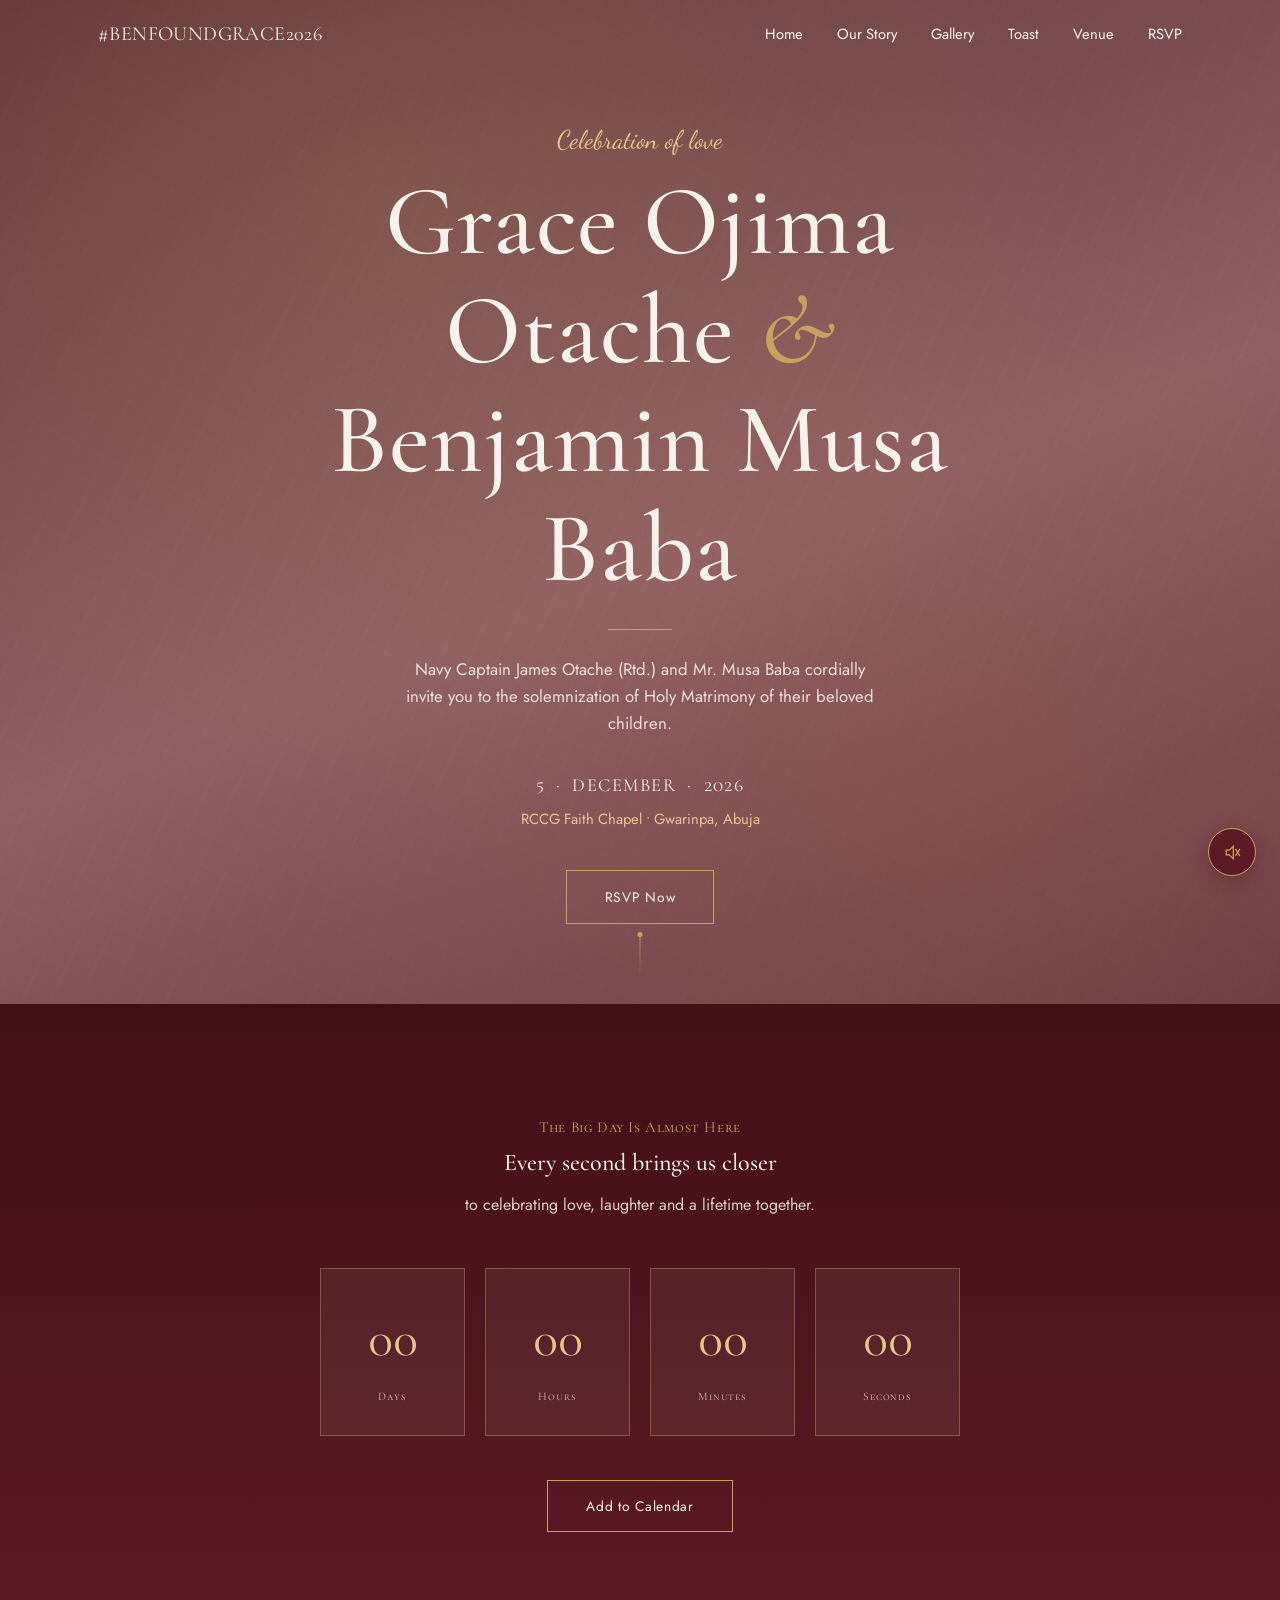
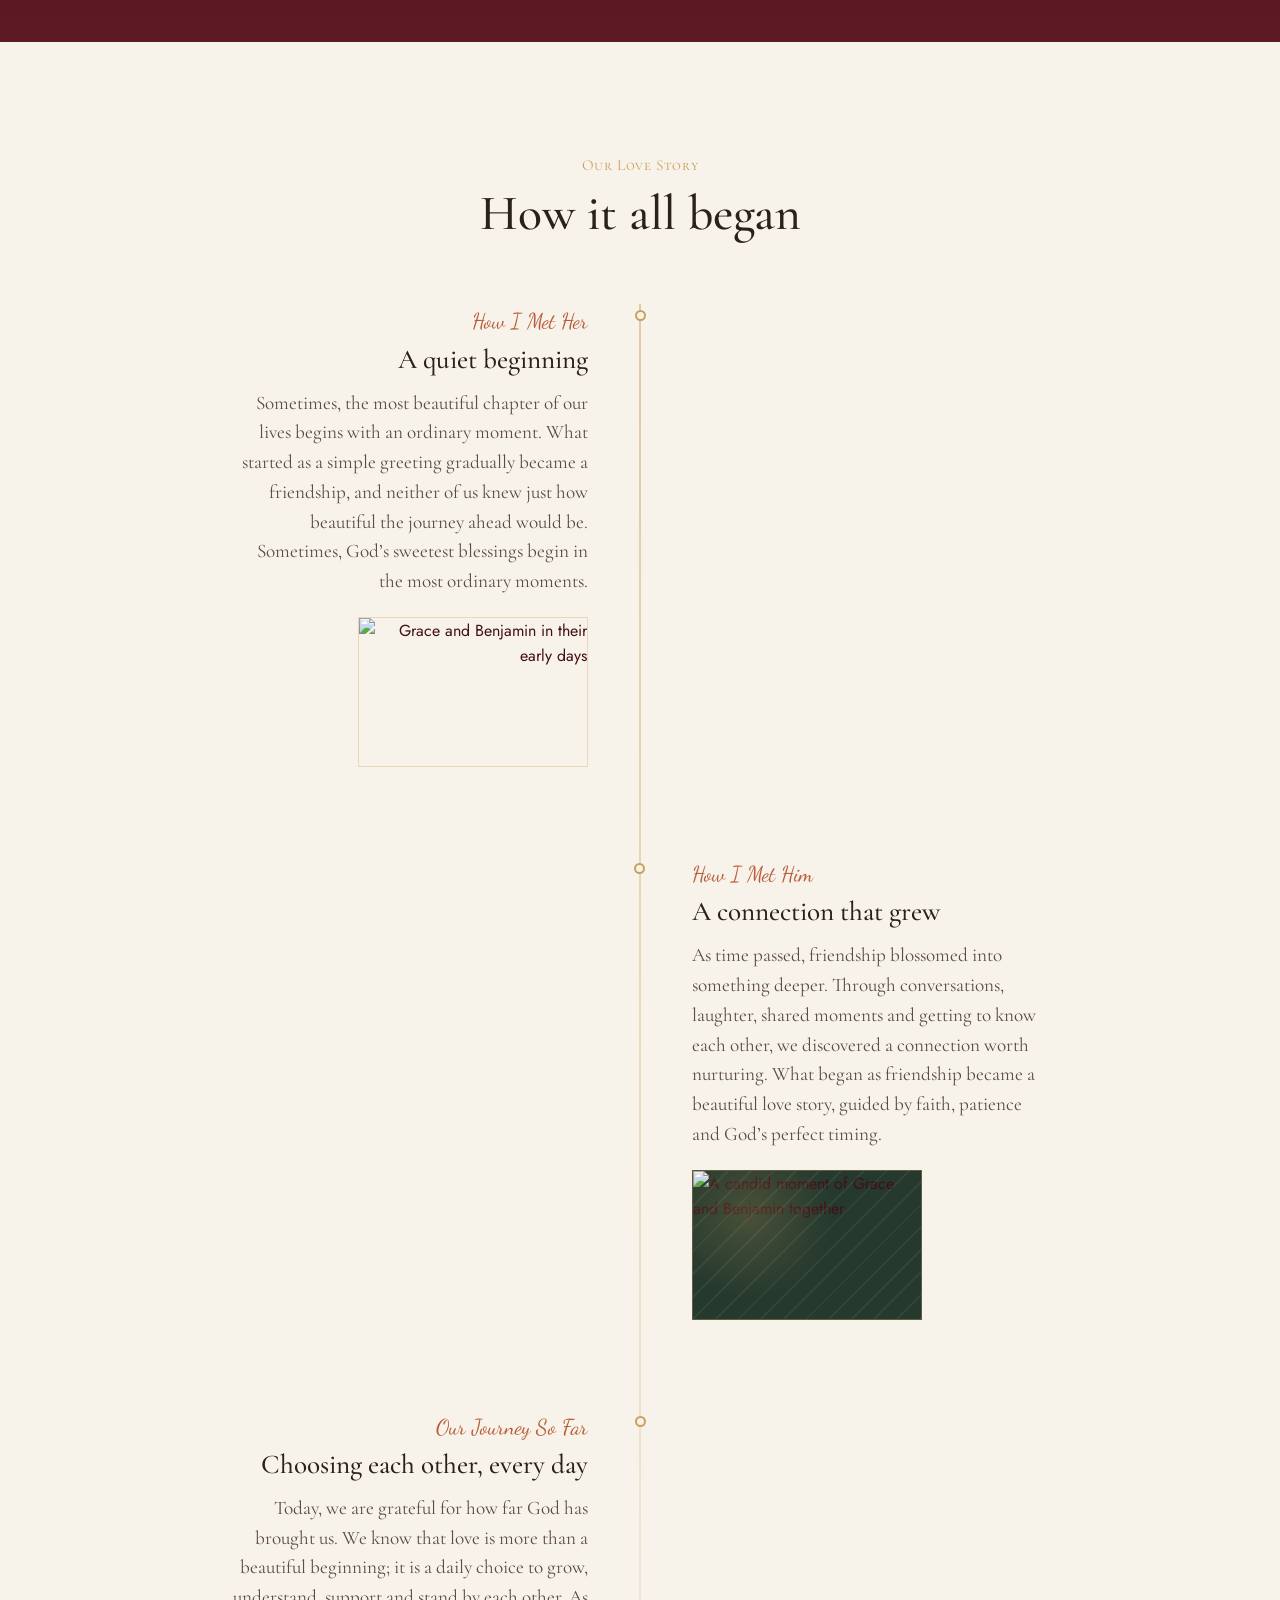
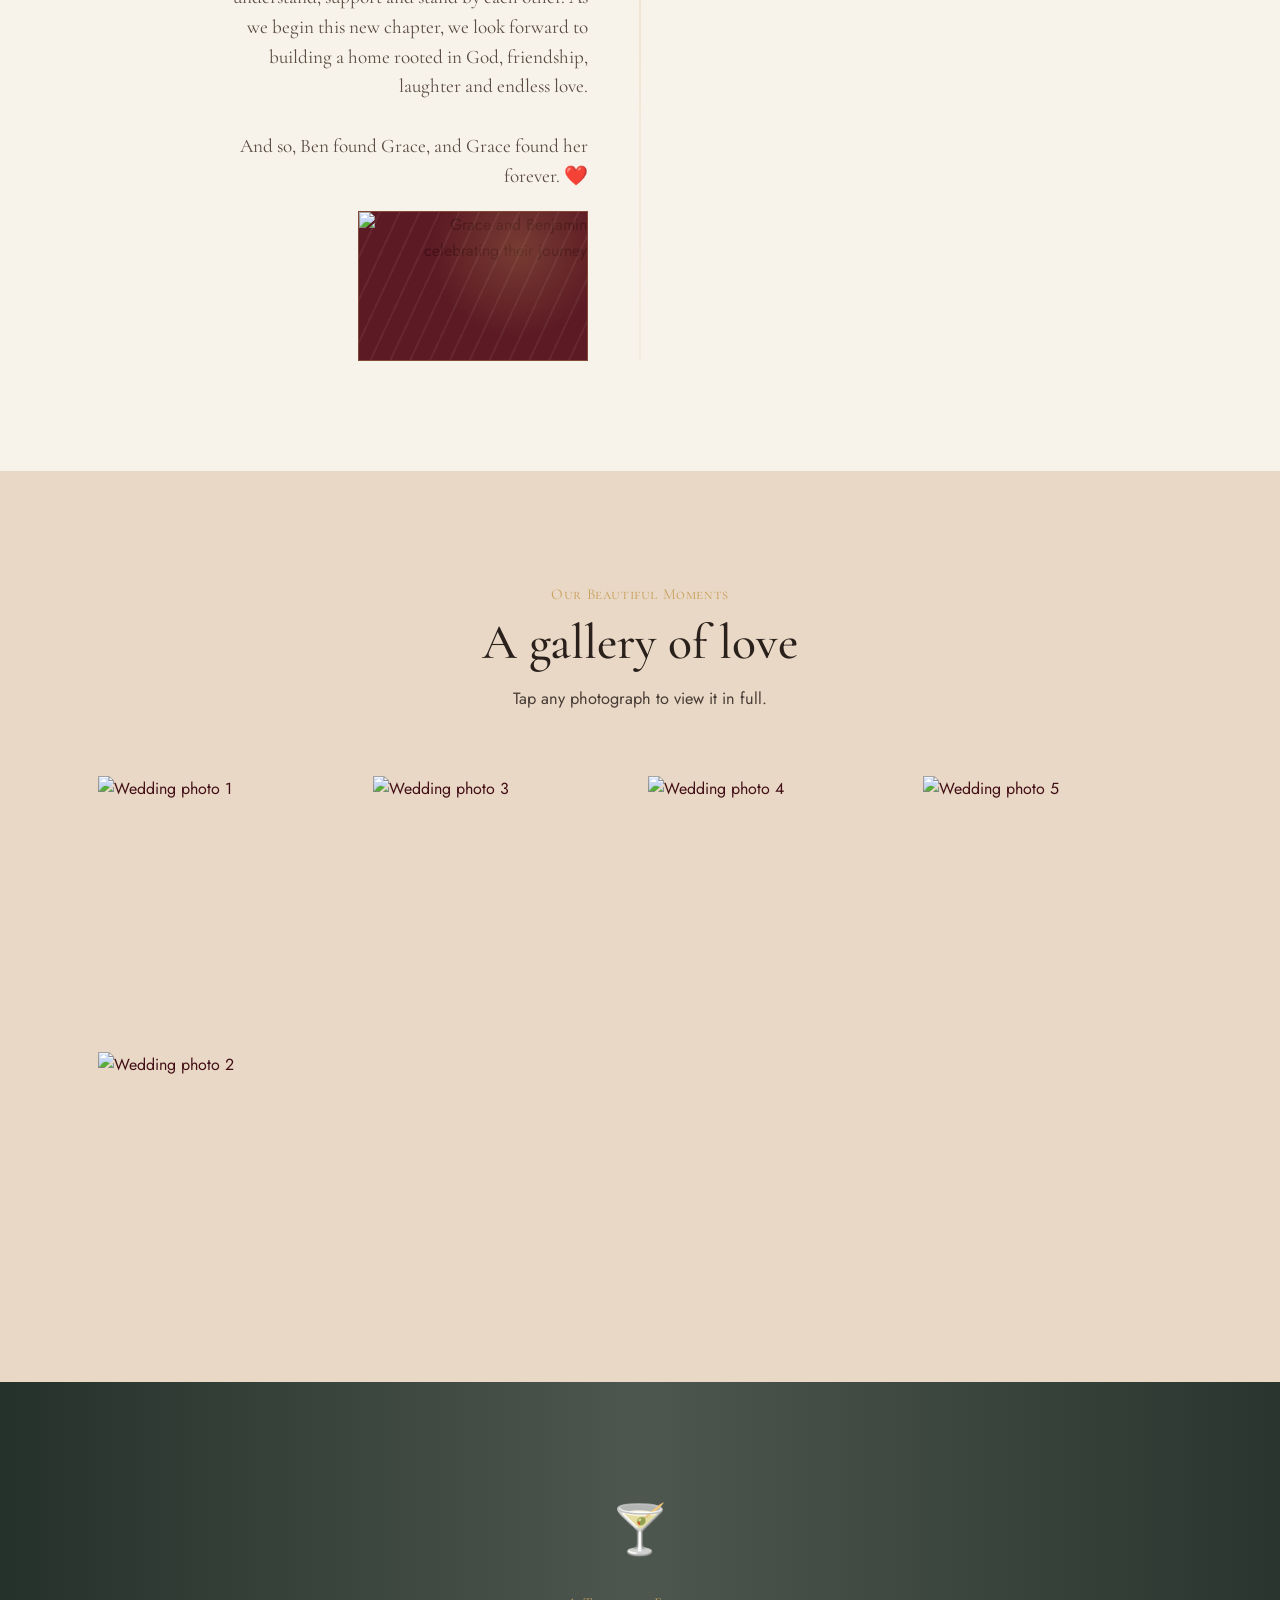
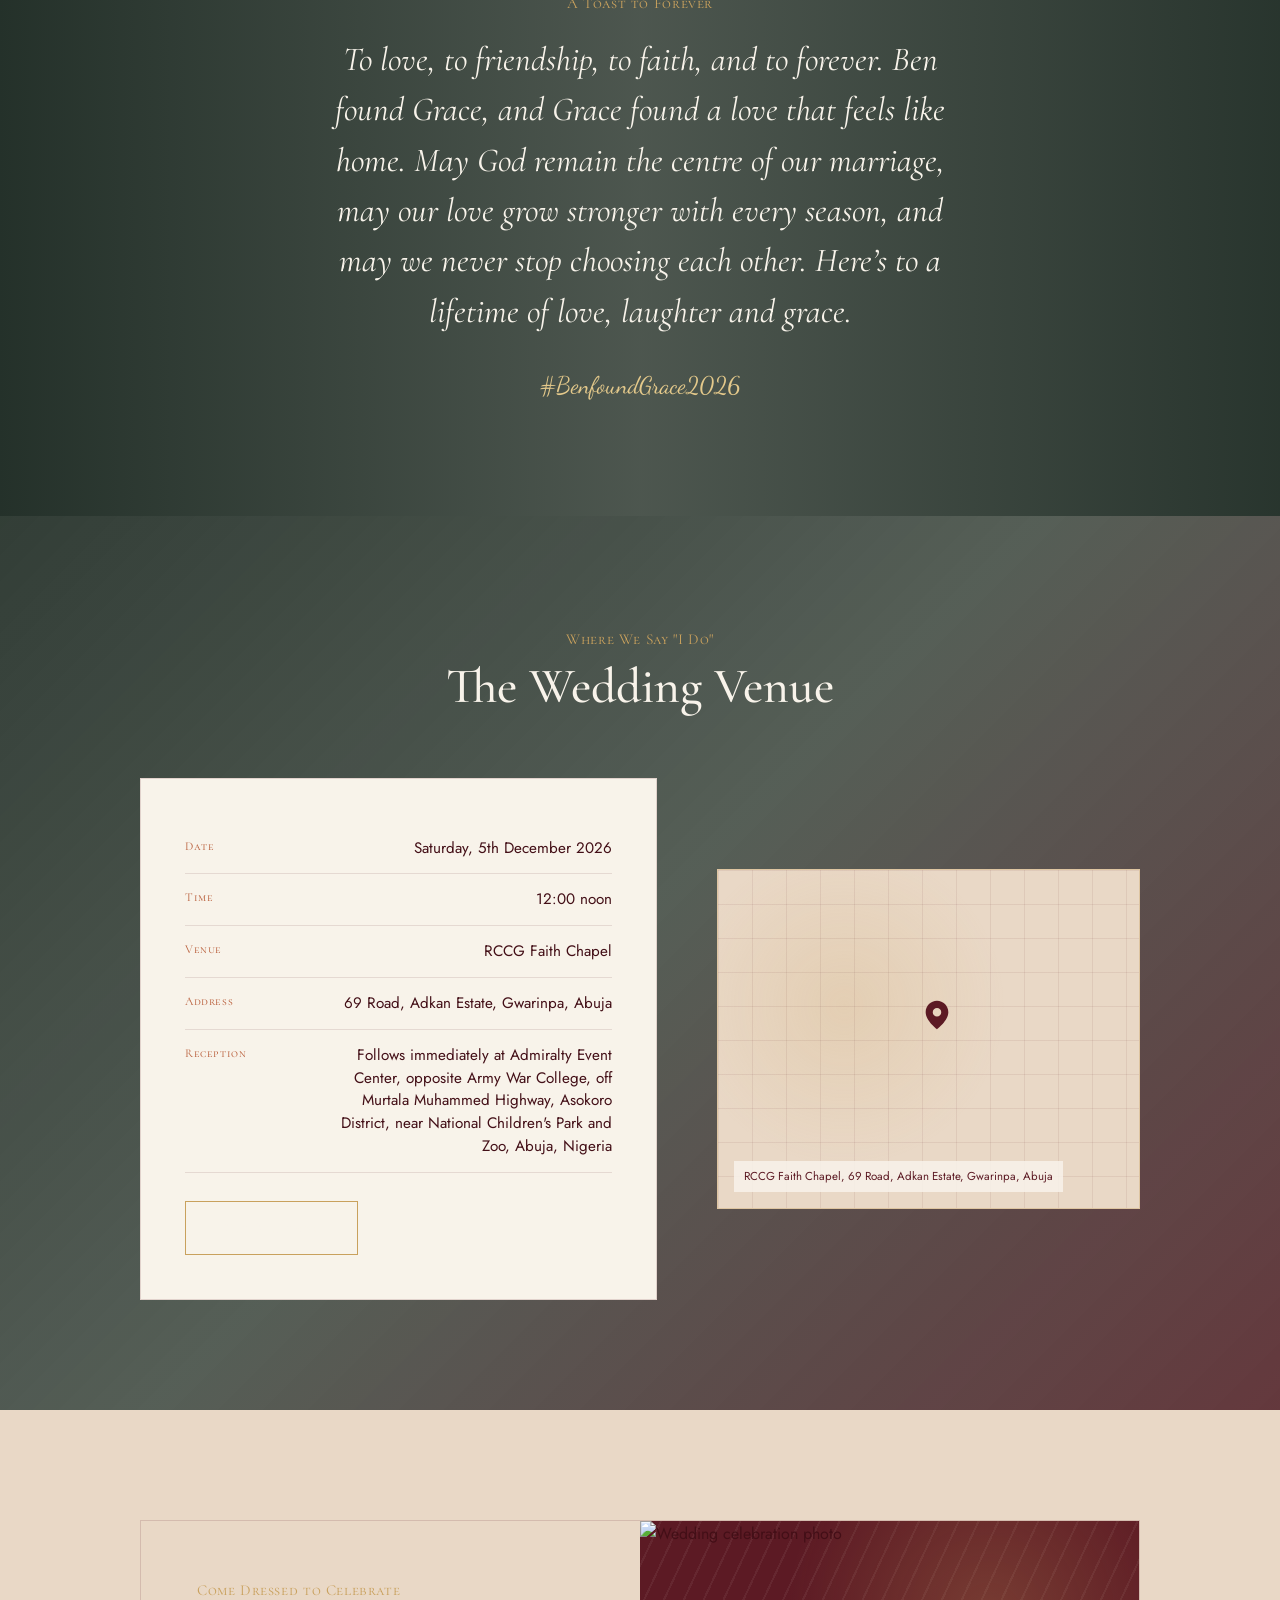
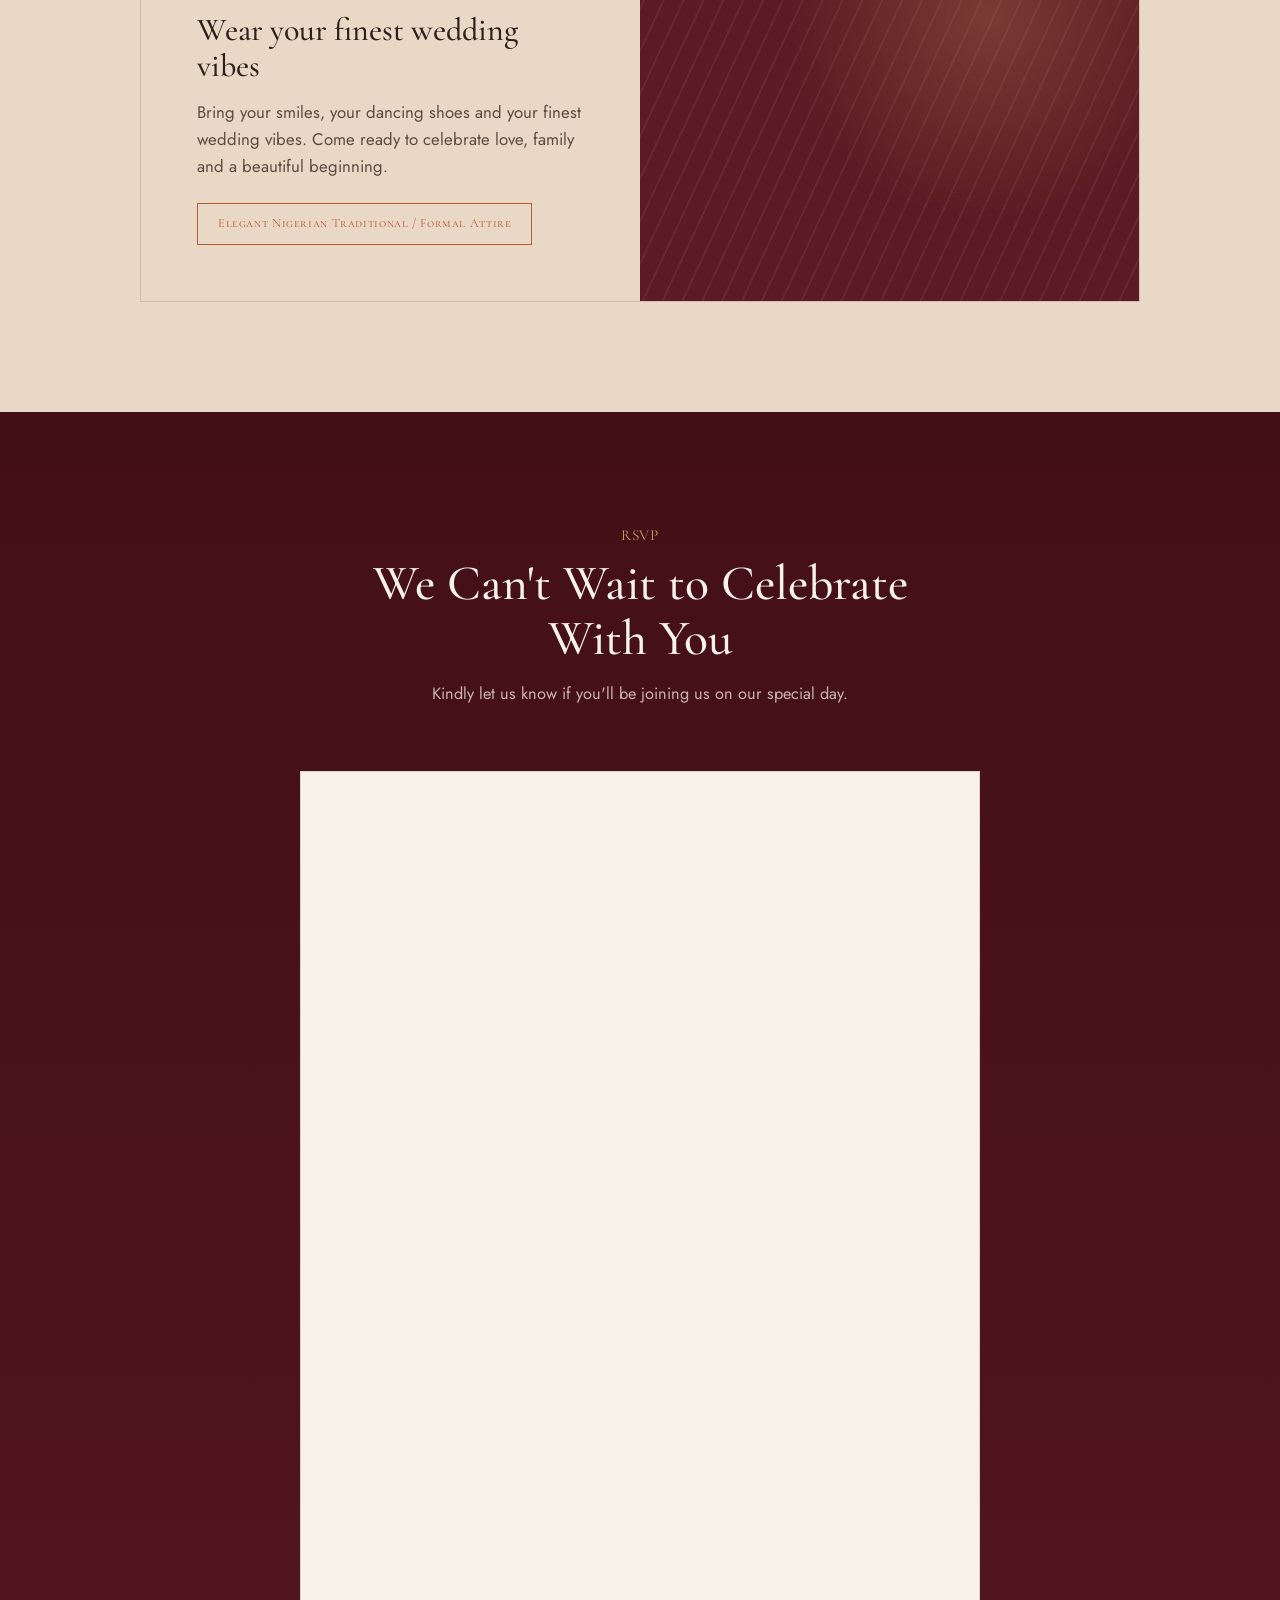
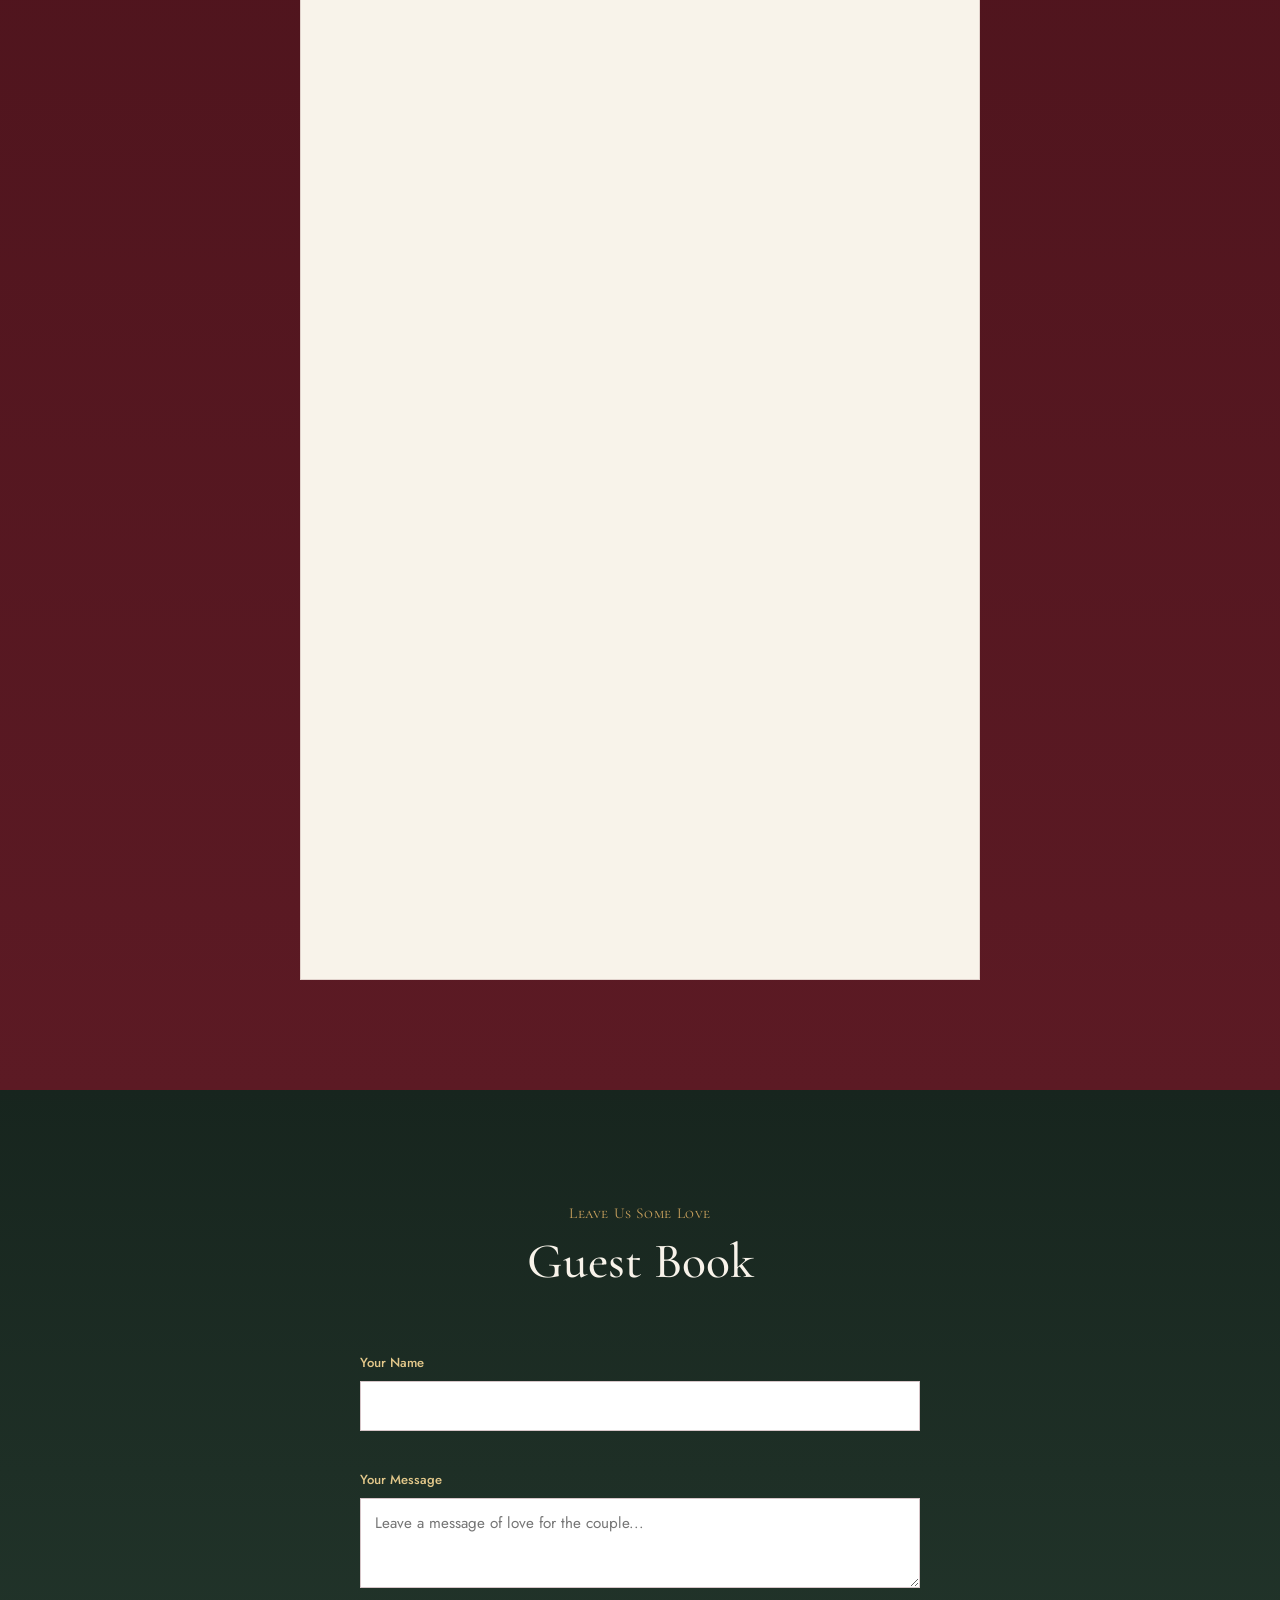
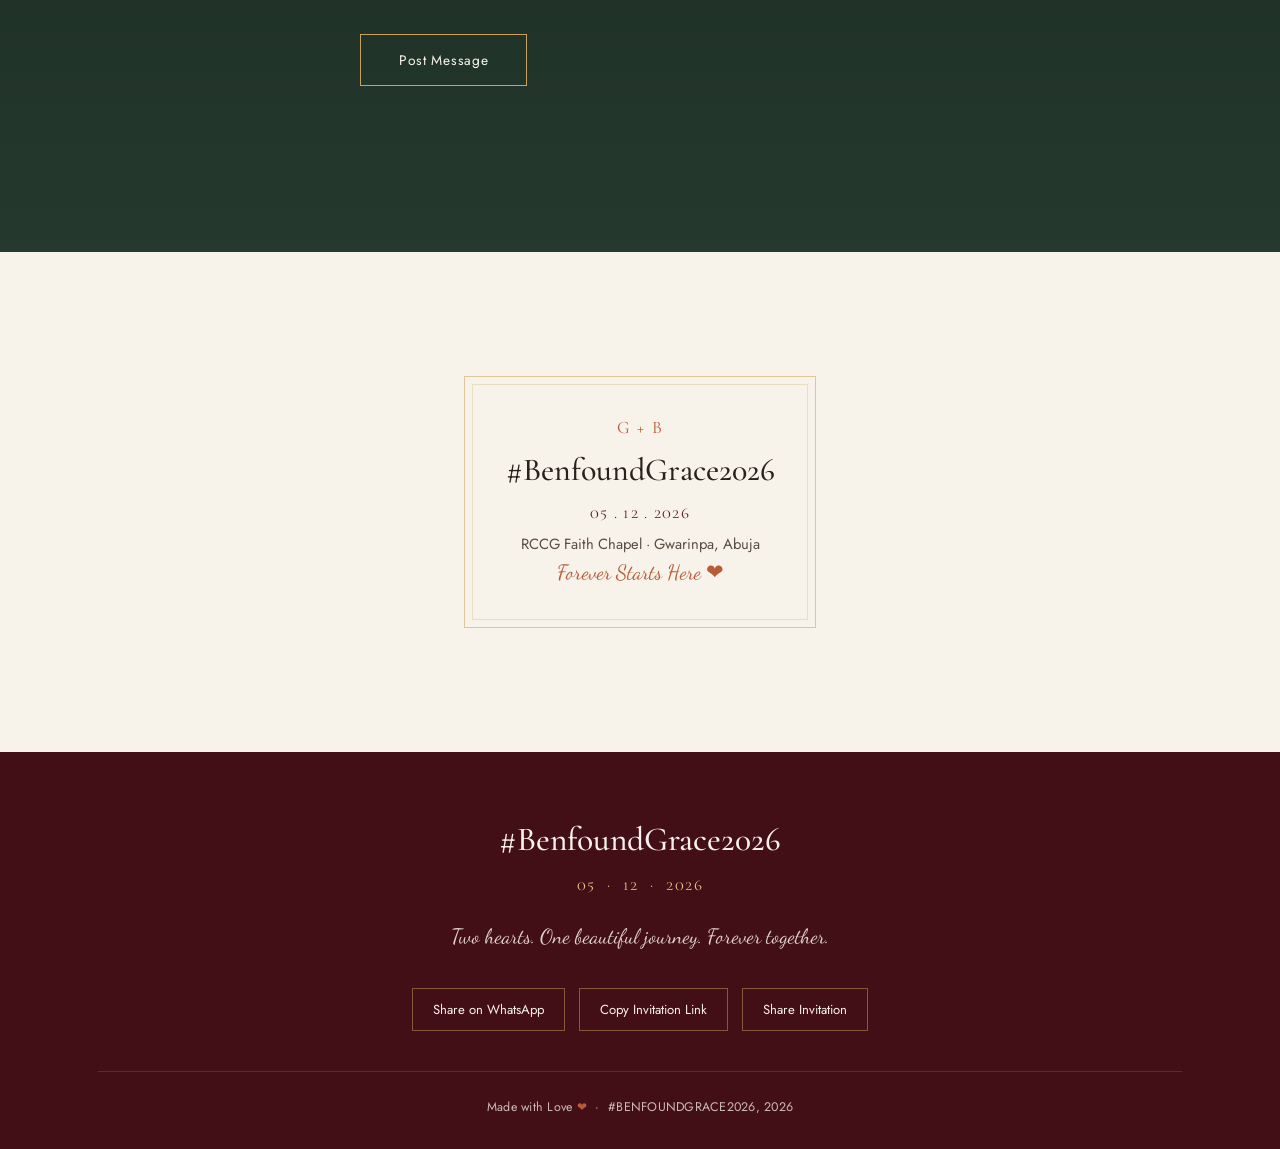
==== index.html @ 52fb4e91 "Add files via upload" ====
<!DOCTYPE html>
<html lang="en">
<head>
<meta charset="UTF-8">
<meta name="viewport" content="width=device-width, initial-scale=1.0">
<title>BenFoundGrace — Wedding Invitation</title>
<meta name="description" content="The families of Navy Captain James Otache (Rtd.) and Mr. Musa Baba invite you to the solemnization of the Holy Matrimony of Grace Ojima Otache and Benjamin Musa Baba on 5th December 2026, Abuja.">
<meta property="og:title" content="Grace Ojima Otache & Benjamin Musa Baba — Wedding Invitation">
<meta property="og:description" content="The families of Navy Captain James Otache (Rtd.) and Mr. Musa Baba invite you to celebrate the solemnization of Holy Matrimony on 5th December 2026 in Abuja.">
<meta property="og:type" content="website">
<link rel="preconnect" href="https://fonts.googleapis.com">
<link rel="preconnect" href="https://fonts.gstatic.com" crossorigin>
<link href="https://fonts.googleapis.com/css2?family=Cormorant+Garamond:ital,wght@0,400;0,500;0,600;1,500&family=Cormorant+SC:wght@500;600&family=Jost:wght@300;400;500;600&family=Dancing+Script:wght@500;600&display=swap" rel="stylesheet">
<link rel="stylesheet" href="styles.css">
</head>
<body>

<!-- ============ NAV ============ -->
<nav class="nav" id="mainNav">
  <div class="wrap">
    <a href="#home" class="nav-mark">#BENFOUNDGRACE2026</a>
    <ul class="nav-links" id="navLinks">
      <li><a href="#home">Home</a></li>
      <li><a href="#story">Our Story</a></li>
      <li><a href="#gallery">Gallery</a></li>
      <li><a href="#toast">Toast</a></li>
      <li><a href="#venue">Venue</a></li>
      <li><a href="#rsvp">RSVP</a></li>
    </ul>
    <button type="button" class="nav-toggle" id="navToggle" aria-label="Open menu" aria-expanded="false">
      <span></span><span></span><span></span>
    </button>
  </div>
</nav>

<!-- ============ HERO ============ -->
<header class="hero" id="home">
  <div class="hero-photo-plate" aria-hidden="true"></div>
  <div id="petals" aria-hidden="true"></div>
  <div class="hero-inner">
    <span class="hero-kicker">Celebration of love</span>
    <h1 class="hero-names">Grace Ojima Otache <span class="hero-amp">&amp;</span> Benjamin Musa Baba</h1>
    <div class="hero-rule"></div>
    <p class="hero-invite">Navy Captain James Otache (Rtd.) and Mr. Musa Baba cordially invite you to the solemnization of Holy Matrimony of their beloved children.</p>
    <p class="hero-date">5 &nbsp;&middot;&nbsp; DECEMBER &nbsp;&middot;&nbsp; 2026</p>
    <p class="hero-venue">RCCG Faith Chapel • Gwarinpa, Abuja</p>
    <div class="hero-cta">
      <a href="#rsvp" class="btn">RSVP Now</a>
    </div>
  </div>
  <div class="scroll-cue" aria-hidden="true"></div>
</header>

<!-- ============ COUNTDOWN ============ -->
<section class="section-burgundy" id="countdown">
  <div class="wrap center reveal">
    <span class="section-kicker">The Big Day Is Almost Here</span>
    <h2 style="margin-top:10px;">Every second brings us closer</h2>
    <p style="max-width:480px; margin:16px auto 50px; opacity:0.85;">to celebrating love, laughter and a lifetime together.</p>
    <div class="countdown-grid" id="countdown-grid">
      <div class="count-card"><div class="count-num" id="cd-days">00</div><div class="count-label">Days</div></div>
      <div class="count-card"><div class="count-num" id="cd-hours">00</div><div class="count-label">Hours</div></div>
      <div class="count-card"><div class="count-num" id="cd-mins">00</div><div class="count-label">Minutes</div></div>
      <div class="count-card"><div class="count-num" id="cd-secs">00</div><div class="count-label">Seconds</div></div>
    </div>
    <div style="margin-top:44px;">
      <button type="button" class="btn" id="addCalendarBtn">Add to Calendar</button>
    </div>
  </div>
</section>

<!-- ============ LOVE STORY ============ -->
<section class="section-ivory" id="story">
  <div class="wrap">
    <div class="section-head reveal">
      <span class="section-kicker">Our Love Story</span>
      <h2>How it all began</h2>
    </div>
    <div class="timeline">
      <div class="tl-item reveal">
        <span class="tl-dot" aria-hidden="true"></span>
        <span class="tl-eyebrow">How I Met Her</span>
        <h3>A quiet beginning</h3>
        <p>Sometimes, the most beautiful chapter of our lives begins with an ordinary moment. What started as a simple greeting gradually became a friendship, and neither of us knew just how beautiful the journey ahead would be. Sometimes, God’s sweetest blessings begin in the most ordinary moments.</p>
        <div class="plate tl-photo"><img src="pic8.jpeg" alt="Grace and Benjamin in their early days"></div>
      </div>
      <div class="tl-item reveal">
        <span class="tl-dot" aria-hidden="true"></span>
        <span class="tl-eyebrow">How I Met Him</span>
        <h3>A connection that grew</h3>
        <p>As time passed, friendship blossomed into something deeper. Through conversations, laughter, shared moments and getting to know each other, we discovered a connection worth nurturing. What began as friendship became a beautiful love story, guided by faith, patience and God’s perfect timing.</p>
        <div class="plate dark tl-photo"><img src="pic6.jpeg" alt="A candid moment of Grace and Benjamin together"></div>
      </div>
      <div class="tl-item reveal">
        <span class="tl-dot" aria-hidden="true"></span>
        <span class="tl-eyebrow">Our Journey So Far</span>
        <h3>Choosing each other, every day</h3>
        <p>Today, we are grateful for how far God has brought us. We know that love is more than a beautiful beginning; it is a daily choice to grow, understand, support and stand by each other. As we begin this new chapter, we look forward to building a home rooted in God, friendship, laughter and endless love.<br><br>And so, Ben found Grace, and Grace found her forever. ❤️</p>
        <div class="plate burg tl-photo"><img src="pic1.jpeg" alt="Grace and Benjamin celebrating their journey"></div>
      </div>
    </div>
  </div>
</section>

<!-- ============ GALLERY ============ -->
<section class="section-nude" id="gallery">
  <div class="wrap">
    <div class="section-head reveal">
      <span class="section-kicker">Our Beautiful Moments</span>
      <h2>A gallery of love</h2>
      <p>Tap any photograph to view it in full.</p>
    </div>
    <div class="masonry reveal" id="masonry"></div>
  </div>
</section>

<!-- Lightbox -->
<div class="lightbox" id="lightbox" role="dialog" aria-modal="true" aria-label="Photo viewer">
  <button class="lightbox-close" id="lbClose" aria-label="Close">&times;</button>
  <button class="lightbox-nav lightbox-prev" id="lbPrev" aria-label="Previous photo">&#8249;</button>
  <button class="lightbox-nav lightbox-next" id="lbNext" aria-label="Next photo">&#8250;</button>
  <div class="lightbox-inner">
    <div class="plate" id="lbPlate"><span id="lbLabel"></span></div>
    <p class="lightbox-caption" id="lbCaption"></p>
  </div>
</div>

<!-- ============ TOAST ============ -->
<section class="section-forest toast-section" id="toast">
  <div class="wrap toast-wrap reveal">
    <span class="toast-glass" aria-hidden="true">&#127864;</span>
    <span class="section-kicker" style="display:block; margin-bottom:20px;">A Toast to Forever</span>
    <p class="toast-text">To love, to friendship, to faith, and to forever. Ben found Grace, and Grace found a love that feels like home. May God remain the centre of our marriage, may our love grow stronger with every season, and may we never stop choosing each other. Here’s to a lifetime of love, laughter and grace.</p>
    <p class="toast-sign">#BenfoundGrace2026</p>
  </div>
</section>

<!-- ============ VENUE ============ -->
<section class="section-ivory venue-section" id="venue">
  <div class="wrap">
    <div class="section-head reveal">
      <span class="section-kicker">Where We Say "I Do"</span>
      <h2>The Wedding Venue</h2>
    </div>
    <div class="venue-grid reveal">
      <div class="venue-card">
        <div class="venue-row"><span class="label">Date</span><span>Saturday, 5th December 2026</span></div>
        <div class="venue-row"><span class="label">Time</span><span>12:00 noon</span></div>
        <div class="venue-row"><span class="label">Venue</span><span>RCCG Faith Chapel</span></div>
        <div class="venue-row"><span class="label">Address</span><span>69 Road, Adkan Estate, Gwarinpa, Abuja</span></div>
        <div class="venue-row"><span class="label">Reception</span><span>Follows immediately at Admiralty Event Center, opposite Army War College, off Murtala Muhammed Highway, Asokoro District, near National Children's Park and Zoo, Abuja, Nigeria</span></div>
        <div style="margin-top:28px;">
          <a href="#" class="btn btn-dark" id="directionsBtn">Get Directions</a>
        </div>
      </div>
      <div class="map-plate">
        <div class="map-pin">
          <svg viewBox="0 0 24 24" fill="currentColor"><path d="M12 2C7.6 2 4 5.6 4 10c0 6 8 12 8 12s8-6 8-12c0-4.4-3.6-8-8-8zm0 11a3 3 0 110-6 3 3 0 010 6z"/></svg>
        </div>
        <div class="map-caption">RCCG Faith Chapel, 69 Road, Adkan Estate, Gwarinpa, Abuja</div>
      </div>
    </div>
  </div>
</section>

<!-- ============ DRESS CODE ============ -->
<section class="section-nude">
  <div class="wrap">
    <div class="dress-band reveal">
      <div class="dress-copy">
        <span class="section-kicker">Come Dressed to Celebrate</span>
        <h2 style="margin-top:10px; font-size:2rem;">Wear your finest wedding vibes</h2>
        <p class="body">Bring your smiles, your dancing shoes and your finest wedding vibes. Come ready to celebrate love, family and a beautiful beginning.</p>
        <span class="dress-code">Elegant Nigerian Traditional / Formal Attire</span>
      </div>
      <div class="plate burg dress-plate"><img src="pic2.jpeg" alt="Wedding celebration photo"></div>
    </div>
  </div>
</section>

<!-- ============ RSVP ============ -->
<section class="section-burgundy" id="rsvp">
  <div class="wrap">
    <div class="section-head reveal">
      <span class="section-kicker">RSVP</span>
      <h2 style="color:var(--ivory);">We Can't Wait to Celebrate With You</h2>
      <p style="color:rgba(248,243,234,0.85);">Kindly let us know if you'll be joining us on our special day.</p>
    </div>

    <div class="rsvp-shell reveal">
      <iframe
        class="google-form-embed"
        src="https://docs.google.com/forms/d/e/1FAIpQLSfQh04A01ubMJA6cvuCkzX7UISnMD9-NiJLCSxULCavW8FR8w/viewform?embedded=true"
        title="Wedding RSVP Google Form"
        loading="lazy"
        referrerpolicy="no-referrer-when-downgrade"
        height="1807">
        Loading…
      </iframe>
    </div>
  </div>
</section>

<!-- ============ GUEST BOOK ============ -->
<section class="section-forest">
  <div class="wrap">
    <div class="section-head reveal">
      <span class="section-kicker">Leave Us Some Love</span>
      <h2 style="color:var(--ivory);">Guest Book</h2>
    </div>

    <form class="gb-form reveal" id="gbForm">
      <div class="gb-grid">
        <div class="form-row">
          <label for="gb-name" style="color:var(--gold-light);">Your Name</label>
          <input type="text" id="gb-name" required>
        </div>
        <div class="form-row">
          <label for="gb-msg" style="color:var(--gold-light);">Your Message</label>
          <textarea id="gb-msg" required placeholder="Leave a message of love for the couple..."></textarea>
        </div>
        <button type="submit" class="btn" style="justify-self:start;">Post Message</button>
      </div>
    </form>

    <div class="gb-cards reveal" id="gbCards"></div>
  </div>
</section>

<!-- ============ DETAILS CARD ============ -->
<section class="section-ivory">
  <div class="wrap details-card-wrap reveal">
    <div class="details-card woven-frame">
      <span class="initials">G + B</span>
      <h3>#BenfoundGrace2026</h3>
      <p class="dc-date">05 . 12 . 2026</p>
      <p class="dc-venue">RCCG Faith Chapel &middot; Gwarinpa, Abuja</p>
      <span class="dc-tag">Forever Starts Here &#10084;</span>
    </div>
  </div>
</section>

<!-- ============ FOOTER ============ -->
<footer class="footer" id="footer">
  <div class="wrap">
    <h2>#BenfoundGrace2026</h2>
    <p class="fdate">05 &nbsp;&middot;&nbsp; 12 &nbsp;&middot;&nbsp; 2026</p>
    <span class="ftag">Two hearts. One beautiful journey. Forever together.</span>

    <div class="footer-share">
      <button type="button" class="share-btn" id="whatsappShare">Share on WhatsApp</button>
      <button type="button" class="share-btn" id="copyLink">Copy Invitation Link</button>
      <button type="button" class="share-btn" id="genericShare">Share Invitation</button>
    </div>

    <div class="footer-bottom">
      Made with Love <span class="heart">&#10084;</span> &nbsp;&middot;&nbsp; #BENFOUNDGRACE2026, 2026
    </div>
  </div>
</footer>

<button type="button" class="sound-toggle muted" id="soundToggle" aria-label="Play background music">
  <svg viewBox="0 0 24 24" fill="none" stroke="currentColor" stroke-width="1.6" id="soundIcon">
    <path d="M4 9v6h4l5 5V4L8 9H4z"/>
    <path id="soundWaveOn" d="M16.5 8.5a5 5 0 010 7M19 6a8.5 8.5 0 010 12" style="display:none"/>
    <line id="soundMuteLine" x1="16" y1="8" x2="21" y2="16" stroke-linecap="round"/>
    <line id="soundMuteLine2" x1="21" y1="8" x2="16" y2="16" stroke-linecap="round"/>
  </svg>
</button>

<div class="toast-msg" id="toastMsg"></div>

<audio id="bgAudio" loop preload="none">
  <!-- Add romantic background music source here, e.g. <source src="music.mp3" type="audio/mpeg"> -->
</audio>

<script src="script.js"></script>
</body>
</html>
---- styles.css ----
/* ============ TOKENS ============ */
:root{
  --burgundy: #5C1A24;
  --burgundy-deep: #430F17;
  --gold: #C9A15D;
  --gold-light: #E4C98B;
  --ivory: #F8F3EA;
  --terracotta: #B85C38;
  --forest: #25392E;
  --forest-deep: #17251E;
  --nude: #E9D8C6;
  --ink: #2A211C;
  --line: rgba(201,161,93,0.35);
  --serif: 'Cormorant Garamond', Georgia, serif;
  --serif-sc: 'Cormorant SC', serif;
  --sans: 'Jost', -apple-system, sans-serif;
  --script: 'Dancing Script', cursive;
  --container: 1140px;
  --ease: cubic-bezier(.22,.68,.35,1);
}

*,*::before,*::after{box-sizing:border-box;}
html{scroll-behavior:smooth;}
@media (prefers-reduced-motion: reduce){
  html{scroll-behavior:auto;}
  *,*::before,*::after{animation-duration:0.001ms !important; animation-iteration-count:1 !important; transition-duration:0.001ms !important;}
}
body{
  margin:0;
  font-family:var(--sans);
  color:var(--ink);
  background:var(--ivory);
  -webkit-font-smoothing:antialiased;
  line-height:1.6;
  overflow-x:hidden;
}
h1,h2,h3,h4{
  font-family:var(--serif);
  font-weight:500;
  margin:0;
  line-height:1.1;
}
p{margin:0;}
a{color:inherit; text-decoration:none;}
img{max-width:100%; display:block;}
button{font-family:inherit; cursor:pointer;}
.wrap{max-width:var(--container); margin:0 auto; padding:0 28px;}
:focus-visible{outline:2px solid var(--gold); outline-offset:3px;}

.script{font-family:var(--script); font-weight:600;}
.section-kicker{
  font-family:var(--serif-sc);
  font-size:0.95rem;
  letter-spacing:0.04em;
  color:var(--gold);
}

/* woven frame motif — thin double gold rule referencing aso-oke edge weaving */
.woven-frame{position:relative;}
.woven-frame::before{
  content:"";
  position:absolute; inset:14px;
  border:1px solid rgba(201,161,93,0.55);
  pointer-events:none;
}
.woven-frame::after{
  content:"";
  position:absolute; inset:22px;
  border:1px solid rgba(201,161,93,0.28);
  pointer-events:none;
}

/* reveal on scroll — single quiet treatment, not per-card */
.reveal{opacity:0; transform:translateY(18px); transition:opacity 0.9s var(--ease), transform 0.9s var(--ease);} 
.reveal.is-visible{opacity:1; transform:translateY(0);} 

/* ============ NAV ============ */
.nav{
  position:fixed; top:0; left:0; right:0; z-index:1000;
  padding:18px 0;
  transition:background 0.4s var(--ease), padding 0.4s var(--ease), box-shadow .4s var(--ease);
}
.nav.scrolled{
  background:rgba(248,243,234,0.94);
  backdrop-filter:blur(10px);
  padding:11px 0;
  box-shadow:0 1px 0 var(--line);
}
.nav .wrap{display:flex; align-items:center; justify-content:space-between;}
.nav-mark{
  display:flex; align-items:center; gap:8px;
  font-family:var(--serif); font-size:1.25rem; letter-spacing:0.02em;
  color:var(--ivory);
  transition:color .4s var(--ease);
}
.nav.scrolled .nav-mark{color:var(--burgundy);}
.nav-links{display:flex; gap:34px; list-style:none; margin:0; padding:0;}
.nav-links a{
  font-size:0.92rem; color:var(--ivory); position:relative; padding-bottom:4px;
  transition:color .4s var(--ease);
}
.nav.scrolled .nav-links a{color:var(--burgundy);}
.nav-links a::after{
  content:""; position:absolute; left:0; bottom:0; width:0; height:1px; background:var(--gold);
  transition:width .35s var(--ease);
}
.nav-links a:hover::after{width:100%;}
.nav-toggle{display:none; background:none; border:0; width:30px; height:22px; position:relative;}
.nav-toggle span{
  position:absolute; left:0; right:0; height:1.5px; background:var(--ivory);
  transition:all .35s var(--ease);
}
.nav.scrolled .nav-toggle span{background:var(--burgundy);}
.nav-toggle span:nth-child(1){top:0;}
.nav-toggle span:nth-child(2){top:10px;}
.nav-toggle span:nth-child(3){top:20px;}
.nav-toggle.open span:nth-child(1){transform:translateY(10px) rotate(45deg);} 
.nav-toggle.open span:nth-child(2){opacity:0;}
.nav-toggle.open span:nth-child(3){transform:translateY(-10px) rotate(-45deg);} 

@media (max-width:840px){
  .nav-links{
    position:fixed; top:0; right:0; height:100vh; width:min(78vw,320px);
    background:var(--burgundy); flex-direction:column; justify-content:center; align-items:flex-start;
    padding:40px; gap:26px;
    transform:translateX(100%); transition:transform .5s var(--ease);
    box-shadow:-10px 0 40px rgba(0,0,0,0.25);
  }
  .nav-links.open{transform:translateX(0);}
  .nav-links a{color:var(--ivory); font-family:var(--serif); font-size:1.3rem;}
  .nav-toggle{display:block; z-index:1001;}
  .nav-toggle.open span,
  .nav.scrolled .nav-toggle.open span{background:var(--ivory);}
}

/* ============ HERO ============ */
.hero{
  position:relative; min-height:100svh; display:flex; align-items:center; justify-content:center;
  background:
    radial-gradient(ellipse at 30% 20%, rgba(201,161,93,0.18), transparent 55%),
    radial-gradient(ellipse at 75% 80%, rgba(184,92,56,0.16), transparent 50%),
    linear-gradient(160deg, rgba(67,15,23,0.84) 0%, rgba(92,26,36,0.68) 55%, rgba(74,20,32,0.82) 100%),
    url("pic4.jpeg") center 58% / cover no-repeat;
  overflow:hidden;
  color:var(--ivory);
  text-align:center;
  padding:120px 20px 80px;
}
.hero-photo-plate{
  position:absolute; inset:0; z-index:0; opacity:0.28; mix-blend-mode:overlay;
  background-image:
    repeating-linear-gradient(115deg, rgba(255,255,255,0.05) 0 2px, transparent 2px 26px),
    repeating-linear-gradient(25deg, rgba(255,255,255,0.04) 0 2px, transparent 2px 30px);
}
#petals{position:absolute; inset:0; pointer-events:none; z-index:1;}
.petal{
  position:absolute; top:-5%; border-radius:60% 0;
  background:var(--gold-light); opacity:0.55;
  animation:fall linear infinite;
}
@keyframes fall{
  to{transform:translateY(115vh) rotate(300deg); opacity:0;}
}
.hero-inner{position:relative; z-index:2; max-width:720px;}
.hero-kicker{
  font-family:var(--script); font-size:1.6rem; color:var(--gold-light); margin-bottom:6px; display:block;
  opacity:0; animation:riseIn 1s var(--ease) 0.15s forwards;
}
.hero-names{
  font-size:clamp(3rem, 9vw, 6.2rem);
  letter-spacing:0.01em;
  font-weight:500;
  opacity:0; animation:riseIn 1.1s var(--ease) 0.35s forwards;
}
.hero-amp{color:var(--gold); font-style:italic;}
.hero-rule{
  width:64px; height:1px; background:var(--gold); margin:26px auto;
  opacity:0; animation:riseIn 1s var(--ease) 0.55s forwards;
}
.hero-invite{
  font-size:1.05rem; max-width:480px; margin:0 auto 34px; color:rgba(248,243,234,0.88);
  opacity:0; animation:riseIn 1s var(--ease) 0.7s forwards;
}
.hero-date{
  font-family:var(--serif-sc); font-size:1.15rem; letter-spacing:0.08em; color:var(--ivory); margin-bottom:8px;
  opacity:0; animation:riseIn 1s var(--ease) 0.85s forwards;
}
.hero-venue{
  font-size:0.92rem; color:var(--gold-light); margin-bottom:38px;
  opacity:0; animation:riseIn 1s var(--ease) 1s forwards;
}
@keyframes riseIn{from{opacity:0; transform:translateY(14px);} to{opacity:1; transform:translateY(0);}}

.btn{
  display:inline-flex; align-items:center; gap:10px;
  padding:15px 38px; font-size:0.86rem; letter-spacing:0.05em;
  border:1px solid var(--gold); color:var(--ivory); background:transparent;
  position:relative; overflow:hidden; transition:color .45s var(--ease);
}
.btn::before{
  content:""; position:absolute; inset:0; background:var(--gold);
  transform:scaleX(0); transform-origin:left; transition:transform .45s var(--ease); z-index:-1;
}
.btn:hover::before{transform:scaleX(1);}
.btn:hover{color:var(--burgundy-deep);}
.btn-dark:hover{color:var(--ivory);}
.btn-dark::before{background:var(--burgundy);}
.btn-solid{background:var(--gold); color:var(--burgundy-deep); border-color:var(--gold);}
.btn-solid::before{background:var(--burgundy-deep);}
.btn-solid:hover{color:var(--ivory);}
.hero-cta{
  opacity:0; animation:riseIn 1s var(--ease) 1.15s forwards;
}

.scroll-cue{
  position:absolute; bottom:28px; left:50%; transform:translateX(-50%); z-index:2;
  width:1px; height:44px; background:linear-gradient(var(--gold), transparent);
}
.scroll-cue::after{
  content:""; position:absolute; top:0; left:-2px; width:5px; height:5px; border-radius:50%;
  background:var(--gold); animation:cueMove 2.4s ease-in-out infinite;
}
@keyframes cueMove{0%{top:0; opacity:1;} 90%{opacity:0;} 100%{top:38px; opacity:0;}}

/* ============ SOUND TOGGLE ============ */
.sound-toggle{
  position:fixed; bottom:24px; right:24px; z-index:900;
  width:48px; height:48px; border-radius:50%;
  background:var(--burgundy); border:1px solid var(--gold);
  display:flex; align-items:center; justify-content:center;
  color:var(--gold); box-shadow:0 6px 20px rgba(67,15,23,0.3);
}
.sound-toggle svg{width:19px; height:19px;}
.sound-toggle .bar{
  position:absolute; width:3px; background:var(--gold); border-radius:2px; bottom:14px;
  animation:eq 1.1s ease-in-out infinite;
}
.sound-toggle.muted .bar{animation-play-state:paused; height:3px !important;}

/* ============ SECTION SHELLS ============ */
section{position:relative; padding:110px 0;}
.section-ivory{background:var(--ivory); color:var(--ink);} 
.section-burgundy{background:linear-gradient(180deg, var(--burgundy-deep), var(--burgundy)); color:var(--ivory);} 
.section-forest{background:linear-gradient(180deg, var(--forest-deep), var(--forest)); color:var(--ivory);} 
.section-nude{background:var(--nude); color:var(--ink);} 
.section-head{text-align:center; max-width:620px; margin:0 auto 64px;} 
.section-head h2{font-size:clamp(2.1rem,4vw,3.1rem); margin-top:8px;} 
.section-head p{margin-top:16px; font-size:1.02rem; opacity:0.85;} 
.divider-mark{width:38px; height:1px; background:var(--gold); margin:20px auto 0;} 

/* ============ COUNTDOWN ============ */
.countdown-grid{
  display:grid; grid-template-columns:repeat(4,1fr); gap:20px; max-width:640px; margin:0 auto;
}
.count-card{
  position:relative; padding:30px 8px; text-align:center;
  background:rgba(248,243,234,0.06);
  border:1px solid rgba(201,161,93,0.4);
}
.count-num{font-family:var(--serif); font-size:clamp(2.1rem,5vw,3.2rem); color:var(--gold-light); font-variant-numeric:tabular-nums;}
.count-label{font-family:var(--serif-sc); font-size:0.72rem; letter-spacing:0.08em; color:rgba(248,243,234,0.75); margin-top:6px;}
@media (max-width:560px){.countdown-grid{gap:10px;}.count-card{padding:20px 4px;}}

/* ============ LOVE STORY TIMELINE ============ */
.timeline{position:relative; max-width:920px; margin:0 auto;} 
.timeline::before{
  content:""; position:absolute; left:50%; top:0; bottom:0; width:1px;
  background:linear-gradient(var(--gold), rgba(201,161,93,0.15));
  transform:translateX(-50%);
}
.tl-item{
  position:relative; width:50%; padding:0 52px 90px;
}
.tl-item:nth-child(odd){left:0; text-align:right;}
.tl-item:nth-child(even){left:50%; text-align:left;}
.tl-item:last-child{padding-bottom:0;}
.tl-dot{
  position:absolute; top:6px; width:11px; height:11px; border-radius:50%;
  background:var(--ivory); border:2px solid var(--gold);
}
.tl-item:nth-child(odd) .tl-dot{right:-6px;}
.tl-item:nth-child(even) .tl-dot{left:-6px;}
.tl-eyebrow{font-family:var(--script); font-size:1.35rem; color:var(--terracotta);} 
.tl-item h3{font-size:1.7rem; margin:6px 0 14px;} 
.tl-item p{font-family:var(--serif); font-size:1.2rem; line-height:1.55; color:#5a4c42; max-width:380px;} 
.tl-item:nth-child(odd) p{margin-left:auto;} 
.tl-photo{
  margin-top:20px; height:150px; width:230px;
  border:1px solid var(--line);
}
.tl-photo img{width:100%; height:100%; object-fit:cover; display:block;}
.tl-item:nth-child(odd) .tl-photo{margin-left:auto;}

@media (max-width:760px){
  .timeline::before{left:18px;}
  .tl-item, .tl-item:nth-child(even){width:100%; left:0; text-align:left !important; padding:0 0 60px 52px;}
  .tl-item:nth-child(odd) .tl-dot, .tl-item:nth-child(even) .tl-dot{left:12px; right:auto;}
  .tl-item p, .tl-item:nth-child(odd) p{margin-left:0;}
  .tl-photo, .tl-item:nth-child(odd) .tl-photo{margin-left:0; width:100%; max-width:280px;}
}

/* generic elegant photo placeholder */
.plate{
  position:relative; overflow:hidden; background:transparent;
  display:flex; align-items:flex-end; color:var(--burgundy-deep);
}
.plate::before{
  content:""; position:absolute; inset:0;
  background:transparent;
}
.plate span{
  position:relative; z-index:1; padding:10px 12px; font-size:0.68rem; letter-spacing:0.03em;
  font-family:var(--sans); background:rgba(248,243,234,0.82); width:100%;
}
.plate.dark{background:var(--forest);} 
.plate.dark::before{
  background-image:
    radial-gradient(circle at 25% 30%, rgba(201,161,93,0.22), transparent 42%),
    repeating-linear-gradient(-45deg, rgba(248,243,234,0.06) 0 2px, transparent 2px 16px);
}
.plate.dark span{color:var(--ivory); background:rgba(23,37,30,0.82);} 
.plate.burg{background:var(--burgundy);} 
.plate.burg::before{
  background-image:
    radial-gradient(circle at 70% 25%, rgba(201,161,93,0.25), transparent 45%),
    repeating-linear-gradient(115deg, rgba(248,243,234,0.06) 0 2px, transparent 2px 18px);
}
.plate.burg span{color:var(--ivory); background:rgba(67,15,23,0.82);} 

/* ============ GALLERY ============ */
.masonry{
  columns:4 220px; column-gap:16px; max-width:1100px; margin:0 auto;
}
.masonry .plate{
  break-inside:avoid; margin-bottom:16px; cursor:zoom-in;
  transition:transform .5s var(--ease); background:transparent; border:none; box-shadow:none;
}
.masonry .plate::before{display:none;}
.masonry .plate:hover{transform:translateY(-4px);} 
.masonry .plate img{
  width:100%; height:100%; object-fit:cover; display:block; border-radius:0;
  transition:transform .6s var(--ease);
}
.masonry .plate:hover img{transform:scale(1.04);} 
.lightbox .plate::before{display:none;}
.lightbox .plate img{width:100%; height:100%; object-fit:cover; display:block;}
.lightbox-caption{display:none;}
@media (max-width:600px){.masonry{columns:2 150px;}}

.lightbox{
  position:fixed; inset:0; z-index:2000; background:rgba(23,15,12,0.94);
  display:flex; align-items:center; justify-content:center; padding:40px;
  opacity:0; pointer-events:none; transition:opacity .4s var(--ease);
}
.lightbox.open{opacity:1; pointer-events:auto;} 
.lightbox-inner{max-width:640px; width:100%;} 
.lightbox .plate{height:60vh; width:100%;}
.lightbox-caption{color:var(--gold-light); text-align:center; margin-top:16px; font-family:var(--serif); font-size:1.1rem;} 
.lightbox-close{
  position:absolute; top:26px; right:30px; background:none; border:none; color:var(--ivory); font-size:1.8rem; line-height:1;
}
.lightbox-nav{
  position:absolute; top:50%; transform:translateY(-50%); background:none; border:1px solid var(--gold); color:var(--gold);
  width:44px; height:44px; border-radius:50%; font-size:1.1rem;
}
.lightbox-prev{left:24px;} .lightbox-next{right:24px;}

/* ============ TOAST ============ */
.section-forest.toast-section{
  background:
    linear-gradient(90deg, rgba(23,37,30,0.94), rgba(23,37,30,0.76) 50%, rgba(23,37,30,0.92)),
    url("pic4.jpeg") center 44% / cover no-repeat;
}
.toast-wrap{max-width:680px; margin:0 auto; text-align:center; position:relative;} 
.toast-glass{
  font-size:3rem; color:var(--gold); margin-bottom:22px; display:inline-block;
}
.toast-text{font-family:var(--serif); font-size:clamp(1.55rem,2.8vw,2.1rem); font-style:italic; line-height:1.5; color:var(--ivory);} 
.toast-sign{margin-top:30px; font-family:var(--script); font-size:1.5rem; color:var(--gold-light);} 

/* ============ VENUE ============ */
.section-ivory.venue-section{
  color:var(--ivory);
  background:
    linear-gradient(135deg, rgba(23,37,30,0.88), rgba(23,37,30,0.72) 48%, rgba(67,15,23,0.82)),
    url("pic1.jpeg") center 43% / cover no-repeat;
}
.venue-section .section-head h2{color:var(--ivory);}
.venue-grid{display:grid; grid-template-columns:1.1fr 0.9fr; gap:60px; align-items:center; max-width:1000px; margin:0 auto;} 
.venue-card{
  background:var(--ivory); color:var(--burgundy-deep); padding:44px; border:1px solid rgba(92,26,36,0.15);
}
.venue-row{display:grid; grid-template-columns:110px minmax(0,1fr); gap:16px; padding:14px 0; border-bottom:1px solid rgba(92,26,36,0.12); font-size:0.95rem;} 
.venue-row:last-of-type{border-bottom:none;} 
.venue-row .label{font-family:var(--serif-sc); font-size:0.75rem; letter-spacing:0.05em; color:var(--terracotta);} 
.venue-row>span:last-child{text-align:right; line-height:1.5;}
.map-plate{
  height:340px; position:relative; overflow:hidden; border:1px solid var(--line);
  background:
    radial-gradient(circle at 30% 40%, rgba(201,161,93,0.18), transparent 45%),
    var(--nude);
}
.map-plate::before{
  content:""; position:absolute; inset:0;
  background-image:
    linear-gradient(rgba(92,26,36,0.08) 1px, transparent 1px),
    linear-gradient(90deg, rgba(92,26,36,0.08) 1px, transparent 1px);
  background-size:34px 34px;
}
.map-pin{
  position:absolute; top:48%; left:52%; transform:translate(-50%,-100%);
  width:34px; height:34px; z-index:2;
}
.map-pin svg{width:100%; height:100%; color:var(--burgundy);} 
.map-caption{position:absolute; bottom:16px; left:16px; z-index:2; font-size:0.72rem; color:var(--burgundy); background:rgba(248,243,234,0.85); padding:6px 10px;} 
@media (max-width:840px){.venue-grid{grid-template-columns:1fr; gap:36px;}} 
@media (max-width:600px){.venue-row{grid-template-columns:1fr; gap:5px;} .venue-row>span:last-child{text-align:left;}}

/* ============ DRESS ============ */
.dress-band{
  display:grid; grid-template-columns:1fr 1fr; align-items:center; gap:0; max-width:1000px; margin:0 auto;
  border:1px solid rgba(92,26,36,0.15);
}
.dress-copy{padding:56px;} 
.dress-copy p.body{font-size:1.05rem; margin-top:16px; color:#5a4c42;} 
.dress-code{
  display:inline-block; margin-top:24px; padding:10px 20px; border:1px solid var(--terracotta); color:var(--terracotta);
  font-family:var(--serif-sc); font-size:0.78rem; letter-spacing:0.05em;
}
.dress-plate{height:100%; min-height:320px;} 
.dress-plate img{position:absolute; inset:0; width:100%; height:100%; object-fit:cover; display:block;}
@media (max-width:760px){.dress-band{grid-template-columns:1fr;} .dress-plate{min-height:220px;} .dress-copy{padding:36px;}} 

/* ============ RSVP ============ */
.rsvp-shell{max-width:680px; margin:0 auto; background:var(--ivory); border:1px solid rgba(92,26,36,0.15);} 
.google-form-embed{display:block; width:100%; height:1807px; border:0;} 
.form-row{margin-bottom:22px;} 
.form-row label{display:block; font-size:0.82rem; margin-bottom:8px; color:var(--burgundy); font-family:var(--sans); font-weight:500;} 
.form-grid{display:grid; grid-template-columns:1fr 1fr; gap:20px;} 
input[type=text], input[type=email], input[type=tel], input[type=number], select, textarea{
  width:100%; padding:13px 14px; font-family:var(--sans); font-size:0.95rem; color:var(--ink);
  background:#fff; border:1px solid rgba(92,26,36,0.25); transition:border-color .3s;
}
input:focus, select:focus, textarea:focus{border-color:var(--gold); outline:none;} 
textarea{resize:vertical; min-height:90px;} 
.radio-group{display:flex; gap:18px; flex-wrap:wrap;} 
.radio-pill{
  flex:1; min-width:170px; padding:14px 16px; border:1px solid rgba(92,26,36,0.25); cursor:pointer;
  display:flex; align-items:center; gap:10px; transition:border-color .3s, background .3s;
}
.radio-pill input{accent-color:var(--terracotta);} 
.radio-pill:has(input:checked){border-color:var(--terracotta); background:rgba(184,92,56,0.06);} 
.rsvp-submit{width:100%; justify-content:center; margin-top:6px;} 
.rsvp-submit:disabled{opacity:0.65; cursor:wait;}
.rsvp-error{margin-top:14px; color:#8b1e2d; text-align:center; font-size:0.9rem;}
.rsvp-note{font-size:0.8rem; color:#8a7c6f; margin-top:10px; text-align:center;} 
.rsvp-success{
  display:none; text-align:center; padding:30px 10px;
}
.rsvp-success.show{display:block; animation:riseIn .7s var(--ease) forwards;} 
.rsvp-success .glyph{font-size:2.4rem; color:var(--terracotta); margin-bottom:14px;} 
.rsvp-success h3{font-size:1.7rem;} 
.rsvp-success p{margin-top:10px; color:#5a4c42;} 

/* ============ GUESTBOOK ============ */
.gb-form{max-width:560px; margin:0 auto 56px;} 
.gb-grid{display:grid; grid-template-columns:1fr; gap:16px;} 
.gb-cards{display:grid; grid-template-columns:repeat(3,1fr); gap:20px; max-width:1040px; margin:44px auto 0;} 
.gb-card{
  padding:26px; background:rgba(248,243,234,0.05); border:1px solid rgba(201,161,93,0.28);
}
.gb-card p.msg{font-family:var(--serif); font-style:italic; font-size:1.05rem; color:var(--ivory); line-height:1.5;} 
.gb-card .from{margin-top:14px; font-family:var(--serif-sc); font-size:0.78rem; letter-spacing:0.04em; color:var(--gold-light);} 
@media (max-width:760px){.gb-cards{grid-template-columns:1fr;}} 

/* ============ DETAILS CARD ============ */
.details-card-wrap{display:flex; justify-content:center;} 
.details-card{
  width:100%; max-width:380px; text-align:center; padding:52px 40px;
  background:var(--ivory); position:relative;
}
.details-card .initials{font-family:var(--serif); font-size:1.1rem; letter-spacing:0.1em; color:var(--terracotta);} 
.details-card h3{font-size:2rem; margin-top:10px;} 
.details-card .dc-date{font-family:var(--serif-sc); letter-spacing:0.08em; color:var(--burgundy); margin-top:14px;} 
.details-card .dc-venue{margin-top:6px; color:#5a4c42; font-size:0.92rem;} 
.details-card .dc-tag{margin-top:22px; font-family:var(--script); font-size:1.3rem; color:var(--terracotta);} 

/* ============ FOOTER ============ */
.footer{background:var(--burgundy-deep); color:rgba(248,243,234,0.75); padding:70px 0 32px; text-align:center;} 
.footer h2{color:var(--ivory); font-size:2.1rem;} 
.footer .fdate{font-family:var(--serif-sc); letter-spacing:0.1em; color:var(--gold-light); margin:14px 0 22px;} 
.footer .ftag{font-family:var(--script); font-size:1.3rem; color:rgba(248,243,234,0.85); margin-bottom:34px; display:block;} 
.footer-share{display:flex; justify-content:center; gap:14px; flex-wrap:wrap; margin-bottom:40px;} 
.share-btn{
  display:inline-flex; align-items:center; gap:8px; padding:11px 20px; font-size:0.82rem;
  border:1px solid rgba(201,161,93,0.5); color:var(--ivory); background:transparent; transition:all .3s;
}
.share-btn:hover{background:rgba(201,161,93,0.12); border-color:var(--gold);} 
.footer-bottom{border-top:1px solid rgba(201,161,93,0.2); padding-top:26px; font-size:0.78rem; letter-spacing:0.02em;} 
.footer-bottom .heart{color:var(--terracotta);} 

/* toast/copy confirmation */
.toast-msg{
  position:fixed; bottom:24px; left:50%; transform:translate(-50%,20px); z-index:1200;
  background:var(--forest); color:var(--ivory); padding:12px 22px; font-size:0.85rem;
  opacity:0; pointer-events:none; transition:all .4s var(--ease); border:1px solid var(--gold);
}
.toast-msg.show{opacity:1; transform:translate(-50%,0);} 

/* utility */
.center{text-align:center;} 
.visually-hidden{position:absolute; width:1px; height:1px; overflow:hidden; clip:rect(0 0 0 0);}
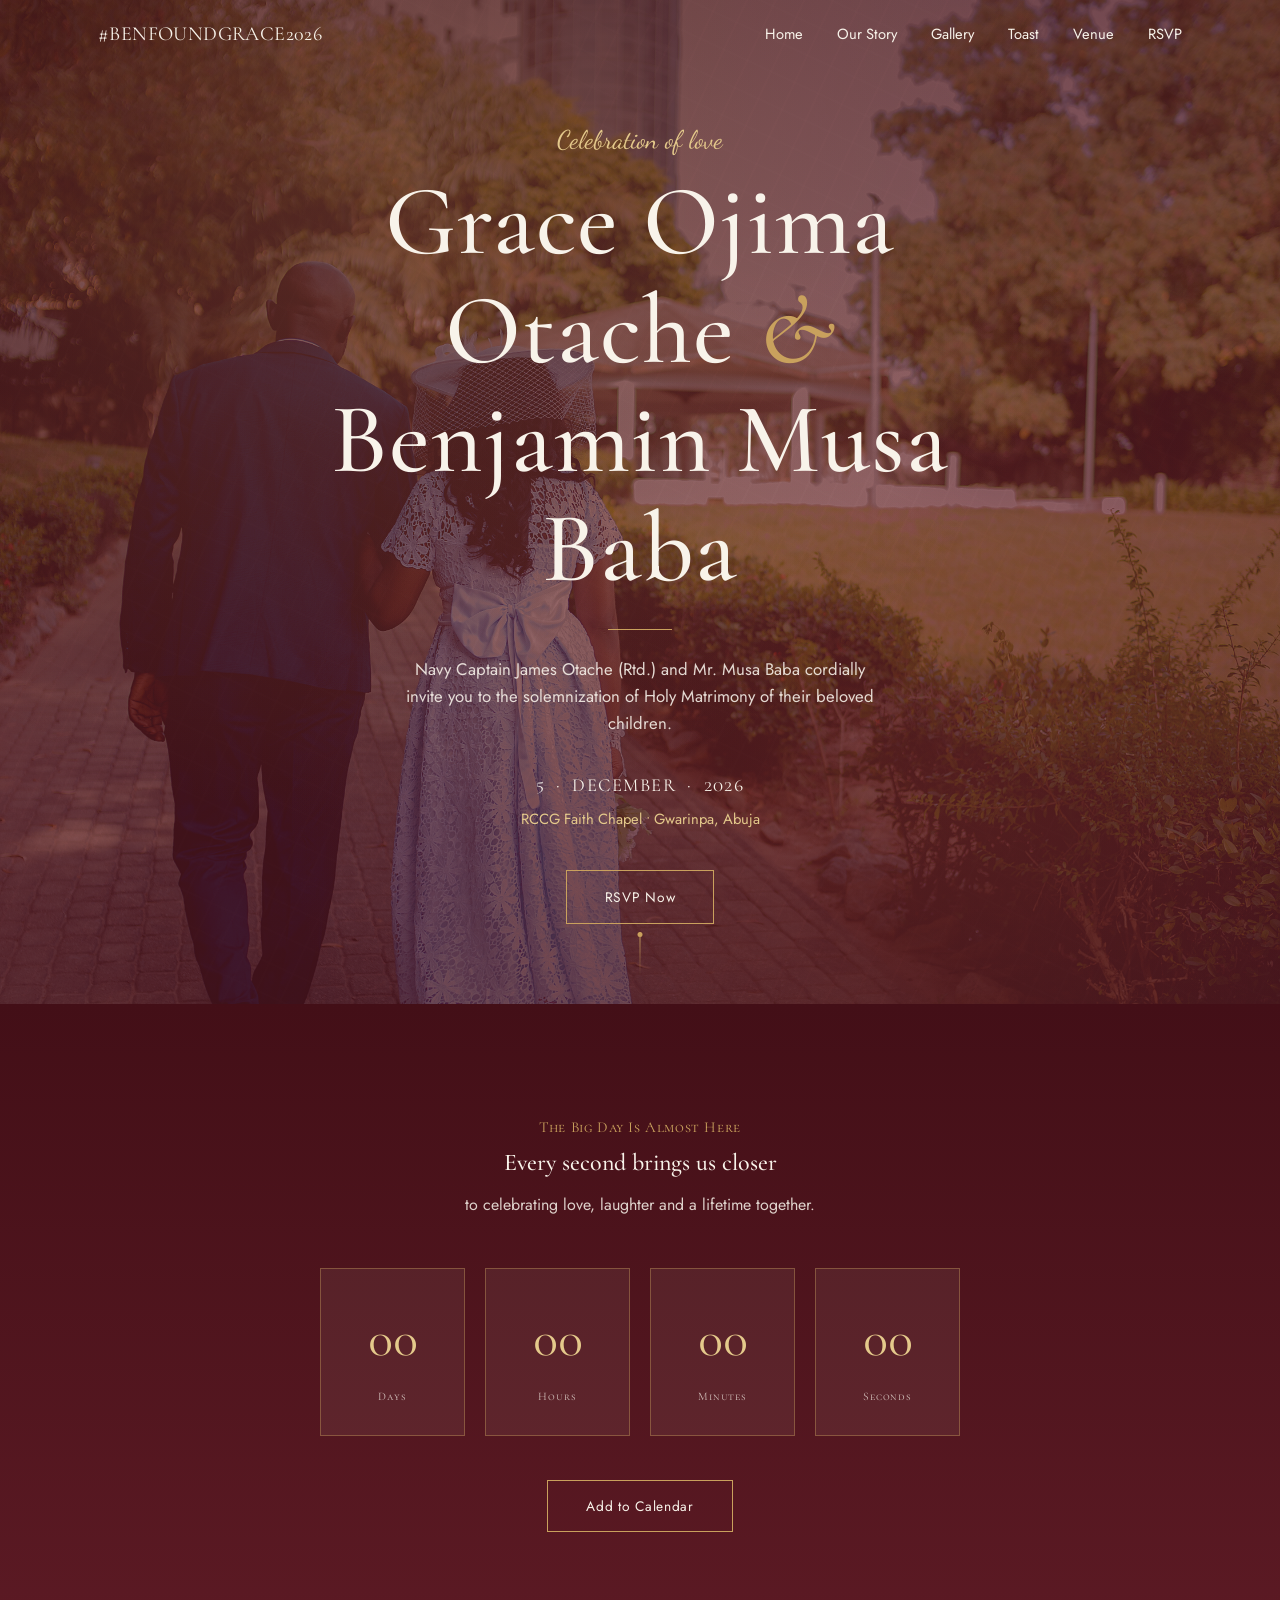
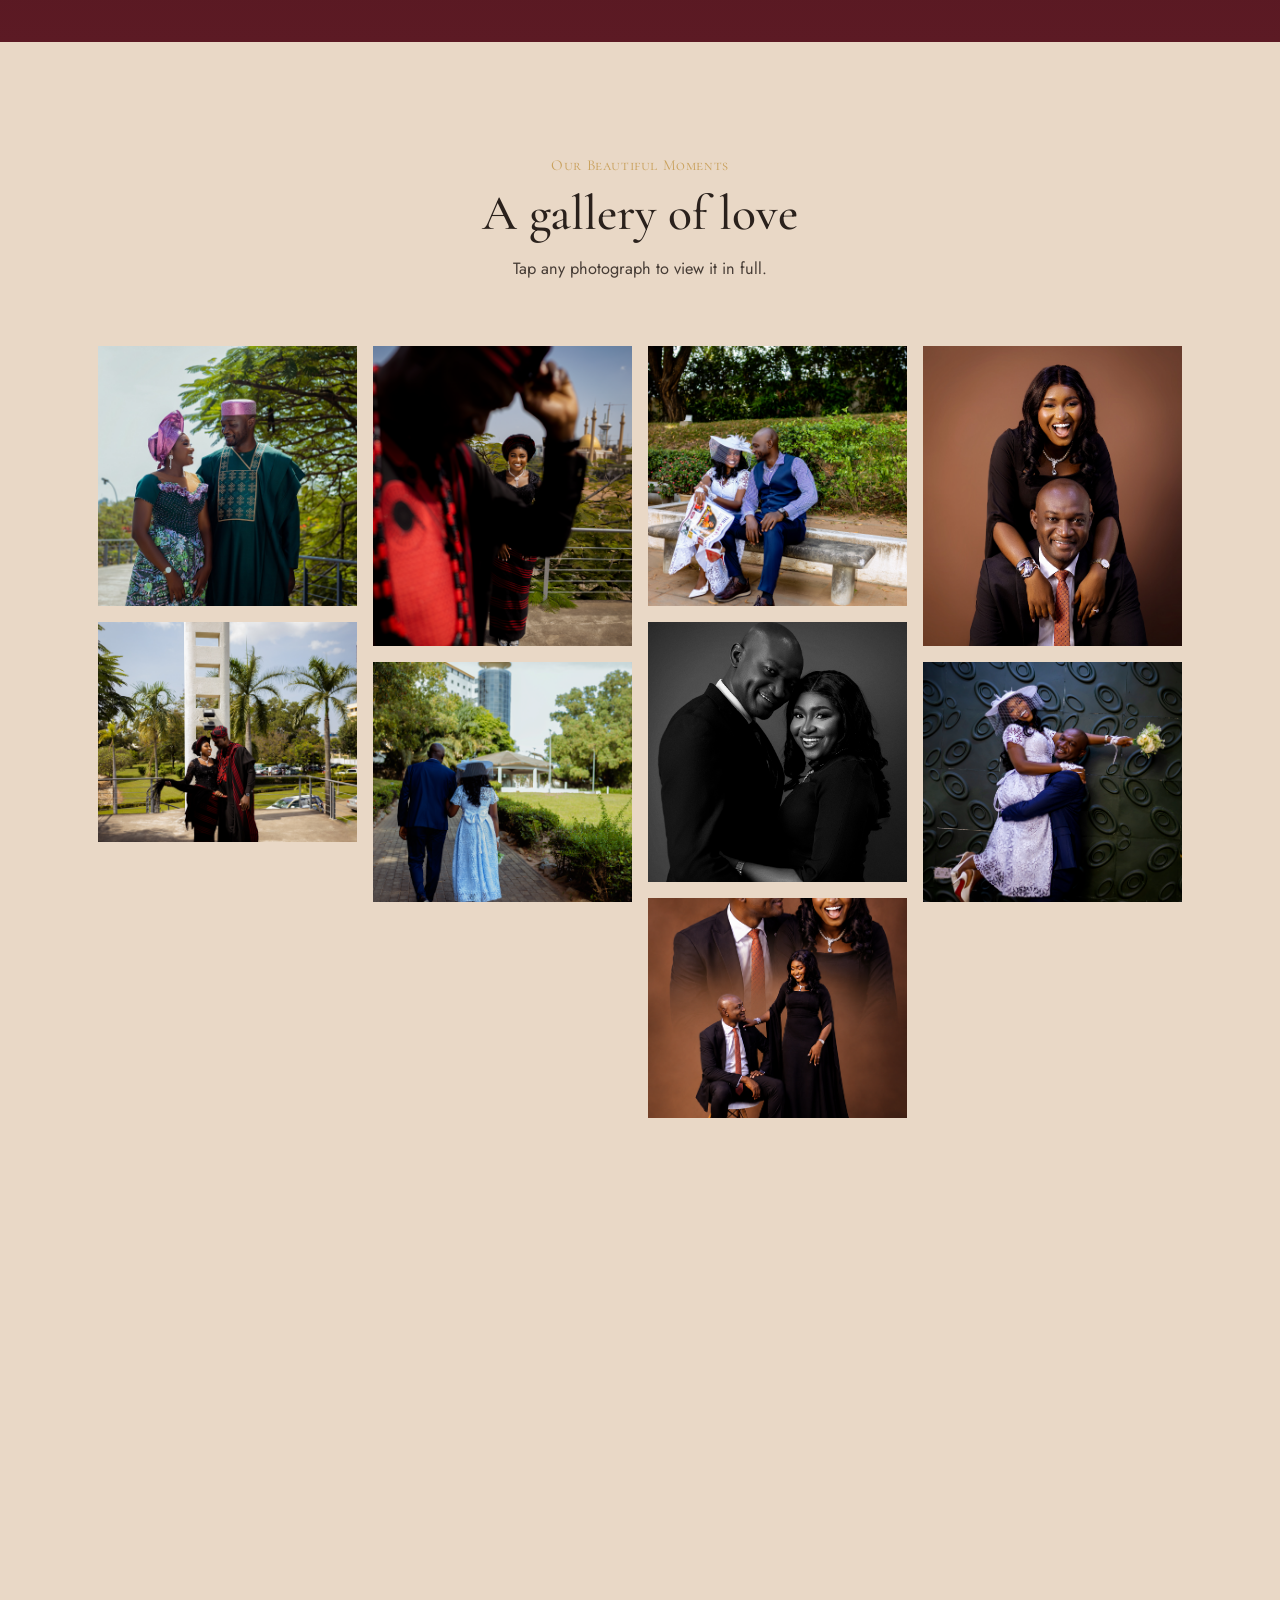
==== commit e4813fdd: "Update the gallery with PIC10.jpeg, PIC11.PNG, PIC12.jpeg, and PIC13.jpeg, and add the burgundy, blu" ====
--- a/index.html
+++ b/index.html
@@ -4,276 +4,18 @@
 <meta charset="UTF-8">
 <meta name="viewport" content="width=device-width, initial-scale=1.0">
 <title>BenFoundGrace — Wedding Invitation</title>
-<meta name="description" content="The families of Navy Captain James Otache (Rtd.) and Mr. Musa Baba invite you to the solemnization of the Holy Matrimony of Grace Ojima Otache and Benjamin Musa Baba on 5th December 2026, Abuja.">
-<meta property="og:title" content="Grace Ojima Otache & Benjamin Musa Baba — Wedding Invitation">
-<meta property="og:description" content="The families of Navy Captain James Otache (Rtd.) and Mr. Musa Baba invite you to celebrate the solemnization of Holy Matrimony on 5th December 2026 in Abuja.">
-<meta property="og:type" content="website">
 <link rel="preconnect" href="https://fonts.googleapis.com">
 <link rel="preconnect" href="https://fonts.gstatic.com" crossorigin>
-<link href="https://fonts.googleapis.com/css2?family=Cormorant+Garamond:ital,wght@0,400;0,500;0,600;1,500&family=Cormorant+SC:wght@500;600&family=Jost:wght@300;400;500;600&family=Dancing+Script:wght@500;600&display=swap" rel="stylesheet">
+<link href="https://fonts.googleapis.com/css2?family=Cormorant+Garamond:ital,wght@0,400;0,500;0,600;1,500&family=Cormorant+SC:wght@500;600&family=Jost:wght@300;400;500;600&family=Dancing+Script:wght@400;600&display=swap" rel="stylesheet">
 <link rel="stylesheet" href="styles.css">
 </head>
 <body>
-
-<!-- ============ NAV ============ -->
-<nav class="nav" id="mainNav">
-  <div class="wrap">
-    <a href="#home" class="nav-mark">#BENFOUNDGRACE2026</a>
-    <ul class="nav-links" id="navLinks">
-      <li><a href="#home">Home</a></li>
-      <li><a href="#story">Our Story</a></li>
-      <li><a href="#gallery">Gallery</a></li>
-      <li><a href="#toast">Toast</a></li>
-      <li><a href="#venue">Venue</a></li>
-      <li><a href="#rsvp">RSVP</a></li>
-    </ul>
-    <button type="button" class="nav-toggle" id="navToggle" aria-label="Open menu" aria-expanded="false">
-      <span></span><span></span><span></span>
-    </button>
-  </div>
-</nav>
-
-<!-- ============ HERO ============ -->
-<header class="hero" id="home">
-  <div class="hero-photo-plate" aria-hidden="true"></div>
-  <div id="petals" aria-hidden="true"></div>
-  <div class="hero-inner">
-    <span class="hero-kicker">Celebration of love</span>
-    <h1 class="hero-names">Grace Ojima Otache <span class="hero-amp">&amp;</span> Benjamin Musa Baba</h1>
-    <div class="hero-rule"></div>
-    <p class="hero-invite">Navy Captain James Otache (Rtd.) and Mr. Musa Baba cordially invite you to the solemnization of Holy Matrimony of their beloved children.</p>
-    <p class="hero-date">5 &nbsp;&middot;&nbsp; DECEMBER &nbsp;&middot;&nbsp; 2026</p>
-    <p class="hero-venue">RCCG Faith Chapel • Gwarinpa, Abuja</p>
-    <div class="hero-cta">
-      <a href="#rsvp" class="btn">RSVP Now</a>
-    </div>
-  </div>
-  <div class="scroll-cue" aria-hidden="true"></div>
-</header>
-
-<!-- ============ COUNTDOWN ============ -->
-<section class="section-burgundy" id="countdown">
-  <div class="wrap center reveal">
-    <span class="section-kicker">The Big Day Is Almost Here</span>
-    <h2 style="margin-top:10px;">Every second brings us closer</h2>
-    <p style="max-width:480px; margin:16px auto 50px; opacity:0.85;">to celebrating love, laughter and a lifetime together.</p>
-    <div class="countdown-grid" id="countdown-grid">
-      <div class="count-card"><div class="count-num" id="cd-days">00</div><div class="count-label">Days</div></div>
-      <div class="count-card"><div class="count-num" id="cd-hours">00</div><div class="count-label">Hours</div></div>
-      <div class="count-card"><div class="count-num" id="cd-mins">00</div><div class="count-label">Minutes</div></div>
-      <div class="count-card"><div class="count-num" id="cd-secs">00</div><div class="count-label">Seconds</div></div>
-    </div>
-    <div style="margin-top:44px;">
-      <button type="button" class="btn" id="addCalendarBtn">Add to Calendar</button>
-    </div>
-  </div>
-</section>
-
-<!-- ============ LOVE STORY ============ -->
-<section class="section-ivory" id="story">
-  <div class="wrap">
-    <div class="section-head reveal">
-      <span class="section-kicker">Our Love Story</span>
-      <h2>How it all began</h2>
-    </div>
-    <div class="timeline">
-      <div class="tl-item reveal">
-        <span class="tl-dot" aria-hidden="true"></span>
-        <span class="tl-eyebrow">How I Met Her</span>
-        <h3>A quiet beginning</h3>
-        <p>Sometimes, the most beautiful chapter of our lives begins with an ordinary moment. What started as a simple greeting gradually became a friendship, and neither of us knew just how beautiful the journey ahead would be. Sometimes, God’s sweetest blessings begin in the most ordinary moments.</p>
-        <div class="plate tl-photo"><img src="pic8.jpeg" alt="Grace and Benjamin in their early days"></div>
-      </div>
-      <div class="tl-item reveal">
-        <span class="tl-dot" aria-hidden="true"></span>
-        <span class="tl-eyebrow">How I Met Him</span>
-        <h3>A connection that grew</h3>
-        <p>As time passed, friendship blossomed into something deeper. Through conversations, laughter, shared moments and getting to know each other, we discovered a connection worth nurturing. What began as friendship became a beautiful love story, guided by faith, patience and God’s perfect timing.</p>
-        <div class="plate dark tl-photo"><img src="pic6.jpeg" alt="A candid moment of Grace and Benjamin together"></div>
-      </div>
-      <div class="tl-item reveal">
-        <span class="tl-dot" aria-hidden="true"></span>
-        <span class="tl-eyebrow">Our Journey So Far</span>
-        <h3>Choosing each other, every day</h3>
-        <p>Today, we are grateful for how far God has brought us. We know that love is more than a beautiful beginning; it is a daily choice to grow, understand, support and stand by each other. As we begin this new chapter, we look forward to building a home rooted in God, friendship, laughter and endless love.<br><br>And so, Ben found Grace, and Grace found her forever. ❤️</p>
-        <div class="plate burg tl-photo"><img src="pic1.jpeg" alt="Grace and Benjamin celebrating their journey"></div>
-      </div>
-    </div>
-  </div>
-</section>
-
-<!-- ============ GALLERY ============ -->
-<section class="section-nude" id="gallery">
-  <div class="wrap">
-    <div class="section-head reveal">
-      <span class="section-kicker">Our Beautiful Moments</span>
-      <h2>A gallery of love</h2>
-      <p>Tap any photograph to view it in full.</p>
-    </div>
-    <div class="masonry reveal" id="masonry"></div>
-  </div>
-</section>
-
-<!-- Lightbox -->
-<div class="lightbox" id="lightbox" role="dialog" aria-modal="true" aria-label="Photo viewer">
-  <button class="lightbox-close" id="lbClose" aria-label="Close">&times;</button>
-  <button class="lightbox-nav lightbox-prev" id="lbPrev" aria-label="Previous photo">&#8249;</button>
-  <button class="lightbox-nav lightbox-next" id="lbNext" aria-label="Next photo">&#8250;</button>
-  <div class="lightbox-inner">
-    <div class="plate" id="lbPlate"><span id="lbLabel"></span></div>
-    <p class="lightbox-caption" id="lbCaption"></p>
-  </div>
-</div>
-
-<!-- ============ TOAST ============ -->
-<section class="section-forest toast-section" id="toast">
-  <div class="wrap toast-wrap reveal">
-    <span class="toast-glass" aria-hidden="true">&#127864;</span>
-    <span class="section-kicker" style="display:block; margin-bottom:20px;">A Toast to Forever</span>
-    <p class="toast-text">To love, to friendship, to faith, and to forever. Ben found Grace, and Grace found a love that feels like home. May God remain the centre of our marriage, may our love grow stronger with every season, and may we never stop choosing each other. Here’s to a lifetime of love, laughter and grace.</p>
-    <p class="toast-sign">#BenfoundGrace2026</p>
-  </div>
-</section>
-
-<!-- ============ VENUE ============ -->
-<section class="section-ivory venue-section" id="venue">
-  <div class="wrap">
-    <div class="section-head reveal">
-      <span class="section-kicker">Where We Say "I Do"</span>
-      <h2>The Wedding Venue</h2>
-    </div>
-    <div class="venue-grid reveal">
-      <div class="venue-card">
-        <div class="venue-row"><span class="label">Date</span><span>Saturday, 5th December 2026</span></div>
-        <div class="venue-row"><span class="label">Time</span><span>12:00 noon</span></div>
-        <div class="venue-row"><span class="label">Venue</span><span>RCCG Faith Chapel</span></div>
-        <div class="venue-row"><span class="label">Address</span><span>69 Road, Adkan Estate, Gwarinpa, Abuja</span></div>
-        <div class="venue-row"><span class="label">Reception</span><span>Follows immediately at Admiralty Event Center, opposite Army War College, off Murtala Muhammed Highway, Asokoro District, near National Children's Park and Zoo, Abuja, Nigeria</span></div>
-        <div style="margin-top:28px;">
-          <a href="#" class="btn btn-dark" id="directionsBtn">Get Directions</a>
-        </div>
-      </div>
-      <div class="map-plate">
-        <div class="map-pin">
-          <svg viewBox="0 0 24 24" fill="currentColor"><path d="M12 2C7.6 2 4 5.6 4 10c0 6 8 12 8 12s8-6 8-12c0-4.4-3.6-8-8-8zm0 11a3 3 0 110-6 3 3 0 010 6z"/></svg>
-        </div>
-        <div class="map-caption">RCCG Faith Chapel, 69 Road, Adkan Estate, Gwarinpa, Abuja</div>
-      </div>
-    </div>
-  </div>
-</section>
-
-<!-- ============ DRESS CODE ============ -->
-<section class="section-nude">
-  <div class="wrap">
-    <div class="dress-band reveal">
-      <div class="dress-copy">
-        <span class="section-kicker">Come Dressed to Celebrate</span>
-        <h2 style="margin-top:10px; font-size:2rem;">Wear your finest wedding vibes</h2>
-        <p class="body">Bring your smiles, your dancing shoes and your finest wedding vibes. Come ready to celebrate love, family and a beautiful beginning.</p>
-        <span class="dress-code">Elegant Nigerian Traditional / Formal Attire</span>
-      </div>
-      <div class="plate burg dress-plate"><img src="pic2.jpeg" alt="Wedding celebration photo"></div>
-    </div>
-  </div>
-</section>
-
-<!-- ============ RSVP ============ -->
-<section class="section-burgundy" id="rsvp">
-  <div class="wrap">
-    <div class="section-head reveal">
-      <span class="section-kicker">RSVP</span>
-      <h2 style="color:var(--ivory);">We Can't Wait to Celebrate With You</h2>
-      <p style="color:rgba(248,243,234,0.85);">Kindly let us know if you'll be joining us on our special day.</p>
-    </div>
-
-    <div class="rsvp-shell reveal">
-      <iframe
-        class="google-form-embed"
-        src="https://docs.google.com/forms/d/e/1FAIpQLSfQh04A01ubMJA6cvuCkzX7UISnMD9-NiJLCSxULCavW8FR8w/viewform?embedded=true"
-        title="Wedding RSVP Google Form"
-        loading="lazy"
-        referrerpolicy="no-referrer-when-downgrade"
-        height="1807">
-        Loading…
-      </iframe>
-    </div>
-  </div>
-</section>
-
-<!-- ============ GUEST BOOK ============ -->
-<section class="section-forest">
-  <div class="wrap">
-    <div class="section-head reveal">
-      <span class="section-kicker">Leave Us Some Love</span>
-      <h2 style="color:var(--ivory);">Guest Book</h2>
-    </div>
-
-    <form class="gb-form reveal" id="gbForm">
-      <div class="gb-grid">
-        <div class="form-row">
-          <label for="gb-name" style="color:var(--gold-light);">Your Name</label>
-          <input type="text" id="gb-name" required>
-        </div>
-        <div class="form-row">
-          <label for="gb-msg" style="color:var(--gold-light);">Your Message</label>
-          <textarea id="gb-msg" required placeholder="Leave a message of love for the couple..."></textarea>
-        </div>
-        <button type="submit" class="btn" style="justify-self:start;">Post Message</button>
-      </div>
-    </form>
-
-    <div class="gb-cards reveal" id="gbCards"></div>
-  </div>
-</section>
-
-<!-- ============ DETAILS CARD ============ -->
-<section class="section-ivory">
-  <div class="wrap details-card-wrap reveal">
-    <div class="details-card woven-frame">
-      <span class="initials">G + B</span>
-      <h3>#BenfoundGrace2026</h3>
-      <p class="dc-date">05 . 12 . 2026</p>
-      <p class="dc-venue">RCCG Faith Chapel &middot; Gwarinpa, Abuja</p>
-      <span class="dc-tag">Forever Starts Here &#10084;</span>
-    </div>
-  </div>
-</section>
-
-<!-- ============ FOOTER ============ -->
-<footer class="footer" id="footer">
-  <div class="wrap">
-    <h2>#BenfoundGrace2026</h2>
-    <p class="fdate">05 &nbsp;&middot;&nbsp; 12 &nbsp;&middot;&nbsp; 2026</p>
-    <span class="ftag">Two hearts. One beautiful journey. Forever together.</span>
-
-    <div class="footer-share">
-      <button type="button" class="share-btn" id="whatsappShare">Share on WhatsApp</button>
-      <button type="button" class="share-btn" id="copyLink">Copy Invitation Link</button>
-      <button type="button" class="share-btn" id="genericShare">Share Invitation</button>
-    </div>
-
-    <div class="footer-bottom">
-      Made with Love <span class="heart">&#10084;</span> &nbsp;&middot;&nbsp; #BENFOUNDGRACE2026, 2026
-    </div>
-  </div>
-</footer>
-
-<button type="button" class="sound-toggle muted" id="soundToggle" aria-label="Play background music">
-  <svg viewBox="0 0 24 24" fill="none" stroke="currentColor" stroke-width="1.6" id="soundIcon">
-    <path d="M4 9v6h4l5 5V4L8 9H4z"/>
-    <path id="soundWaveOn" d="M16.5 8.5a5 5 0 010 7M19 6a8.5 8.5 0 010 12" style="display:none"/>
-    <line id="soundMuteLine" x1="16" y1="8" x2="21" y2="16" stroke-linecap="round"/>
-    <line id="soundMuteLine2" x1="21" y1="8" x2="16" y2="16" stroke-linecap="round"/>
-  </svg>
-</button>
-
-<div class="toast-msg" id="toastMsg"></div>
-
-<audio id="bgAudio" loop preload="none">
-  <!-- Add romantic background music source here, e.g. <source src="music.mp3" type="audio/mpeg"> -->
-</audio>
-
+<nav class="nav" id="mainNav"><div class="wrap"><a href="#home" class="nav-mark">#BENFOUNDGRACE2026</a><ul class="nav-links" id="navLinks"><li><a href="#home">Home</a></li><li><a href="#story">Our Story</a></li><li><a href="#gallery">Gallery</a></li><li><a href="#toast">Toast</a></li><li><a href="#venue">Venue</a></li><li><a href="#rsvp">RSVP</a></li></ul><button type="button" class="nav-toggle" id="navToggle" aria-label="Open menu" aria-expanded="false"><span></span><span></span><span></span></button></div></nav>
+<header class="hero" id="home"><div class="hero-photo-plate" aria-hidden="true"></div><div id="petals" aria-hidden="true"></div><div class="hero-inner"><span class="hero-kicker">Celebration of love</span><h1 class="hero-names">Grace Ojima Otache <span class="hero-amp">&amp;</span> Benjamin Musa Baba</h1><div class="hero-rule"></div><p class="hero-invite">Navy Captain James Otache (Rtd.) and Mr. Musa Baba cordially invite you to the solemnization of Holy Matrimony of their beloved children.</p><p class="hero-date">5 &nbsp;·&nbsp; DECEMBER &nbsp;·&nbsp; 2026</p><p class="hero-venue">RCCG Faith Chapel • Gwarinpa, Abuja</p><div class="hero-cta"><a href="#rsvp" class="btn">RSVP Now</a></div></div><div class="scroll-cue" aria-hidden="true"></div></header>
+<section class="section-burgundy" id="countdown"><div class="wrap center reveal"><span class="section-kicker">The Big Day Is Almost Here</span><h2 style="margin-top:10px;">Every second brings us closer</h2><p style="max-width:480px; margin:16px auto 50px; opacity:0.85;">to celebrating love, laughter and a lifetime together.</p><div class="countdown-grid" id="countdown-grid"><div class="count-card"><div class="count-num" id="cd-days">00</div><div class="count-label">Days</div></div><div class="count-card"><div class="count-num" id="cd-hours">00</div><div class="count-label">Hours</div></div><div class="count-card"><div class="count-num" id="cd-mins">00</div><div class="count-label">Minutes</div></div><div class="count-card"><div class="count-num" id="cd-secs">00</div><div class="count-label">Seconds</div></div></div><div style="margin-top:44px;"><button type="button" class="btn" id="addCalendarBtn">Add to Calendar</button></div></div></section>
+<section class="section-nude" id="gallery"><div class="wrap"><div class="section-head reveal"><span class="section-kicker">Our Beautiful Moments</span><h2>A gallery of love</h2><p>Tap any photograph to view it in full.</p></div><div class="masonry reveal" id="masonry"></div></div></section>
+<div class="lightbox" id="lightbox" role="dialog" aria-modal="true" aria-label="Photo viewer"><button class="lightbox-close" id="lbClose" aria-label="Close">&times;</button><button class="lightbox-nav lightbox-prev" id="lbPrev" aria-label="Previous photo">&#8249;</button><button class="lightbox-nav lightbox-next" id="lbNext" aria-label="Next photo">&#8250;</button><div class="lightbox-inner"><div class="plate" id="lbPlate"><span id="lbLabel"></span></div><p class="lightbox-caption" id="lbCaption"></p></div></div>
+<section class="section-nude"><div class="wrap"><div class="dress-band reveal"><div class="dress-copy"><span class="section-kicker">Come Dressed to Celebrate</span><h2 style="margin-top:10px; font-size:2rem;">Wear your finest wedding vibes</h2><p class="body">Bring your smiles, your dancing shoes and your finest wedding vibes. Come ready to celebrate love, family and a beautiful beginning.</p><span class="dress-code">Elegant Nigerian Traditional / Formal Attire</span><p class="body" style="margin-top:20px;"><strong>Colour of the Day:</strong> Burgundy, Blush Pink &amp; Ivory</p></div><div class="plate burg dress-plate"><img src="pic2.jpeg" alt="Wedding celebration photo"></div></div></div></section>
 <script src="script.js"></script>
 </body>
-</html>+</html>
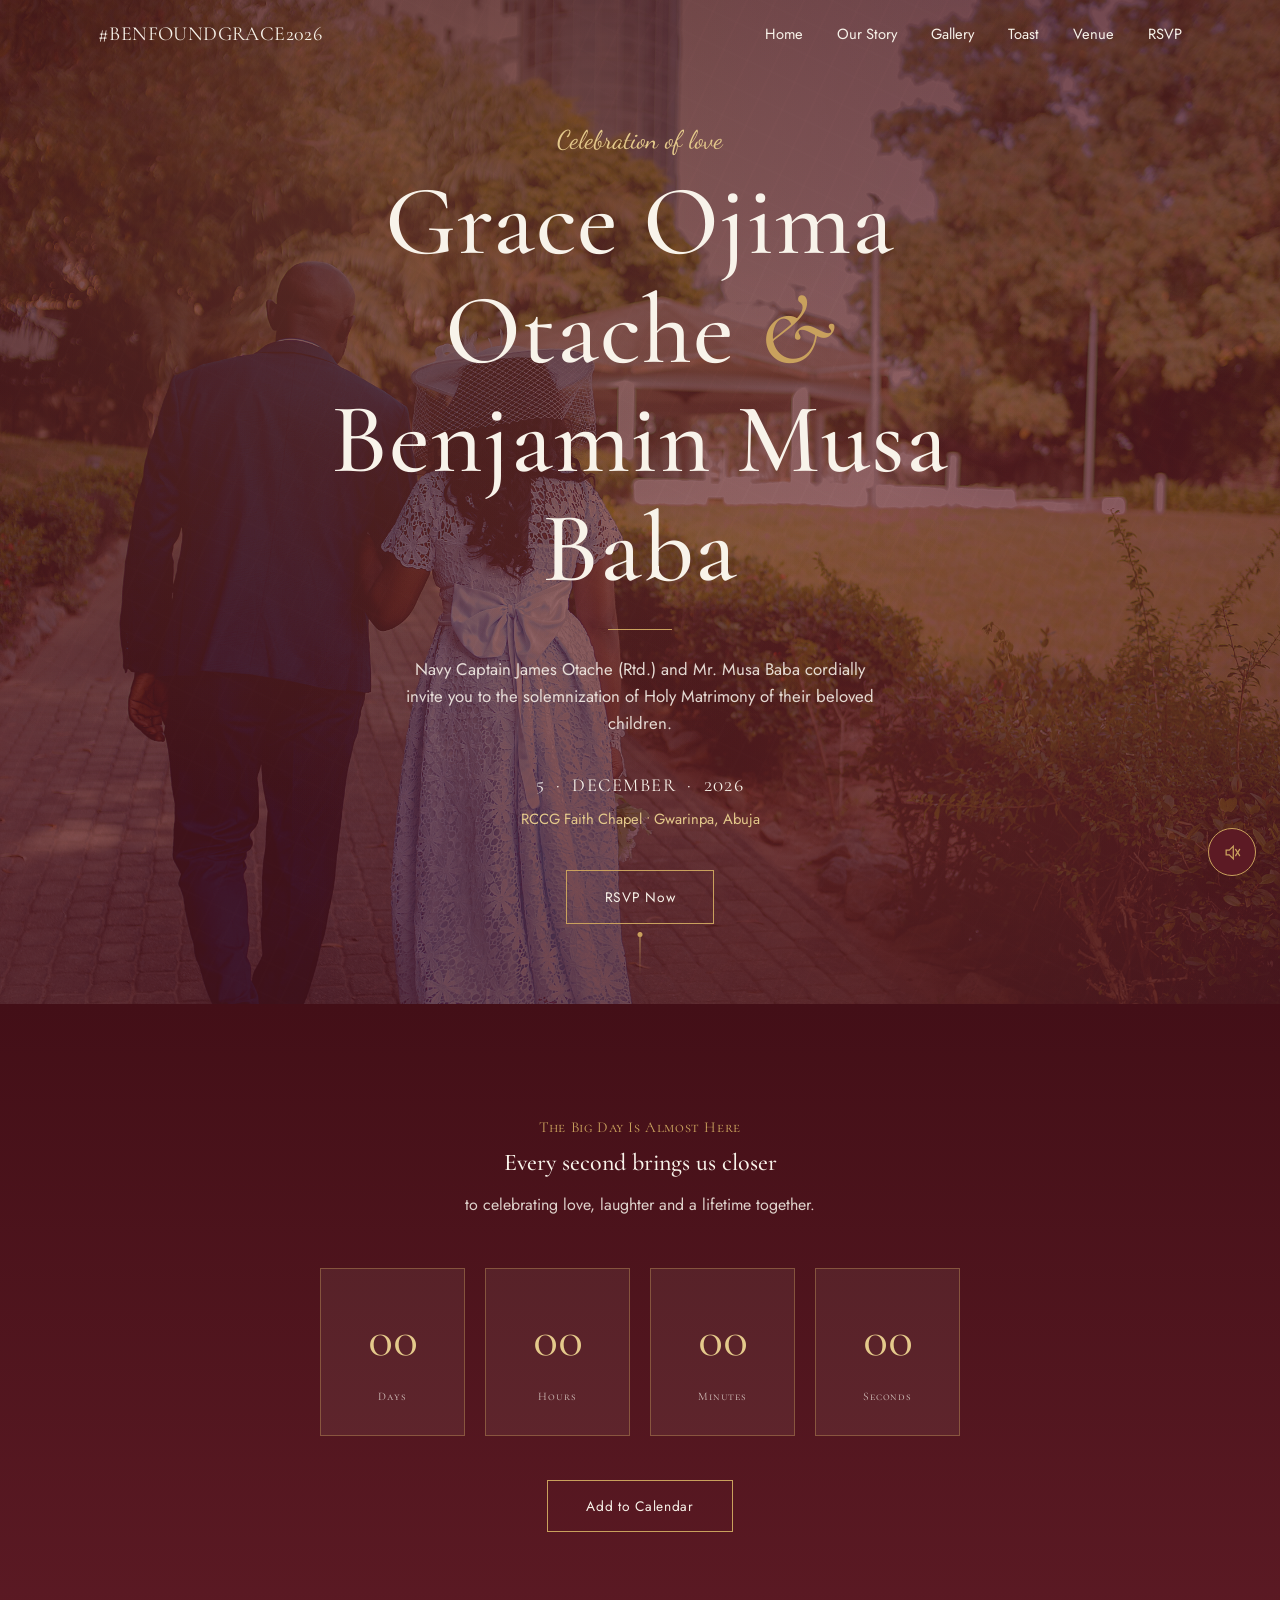
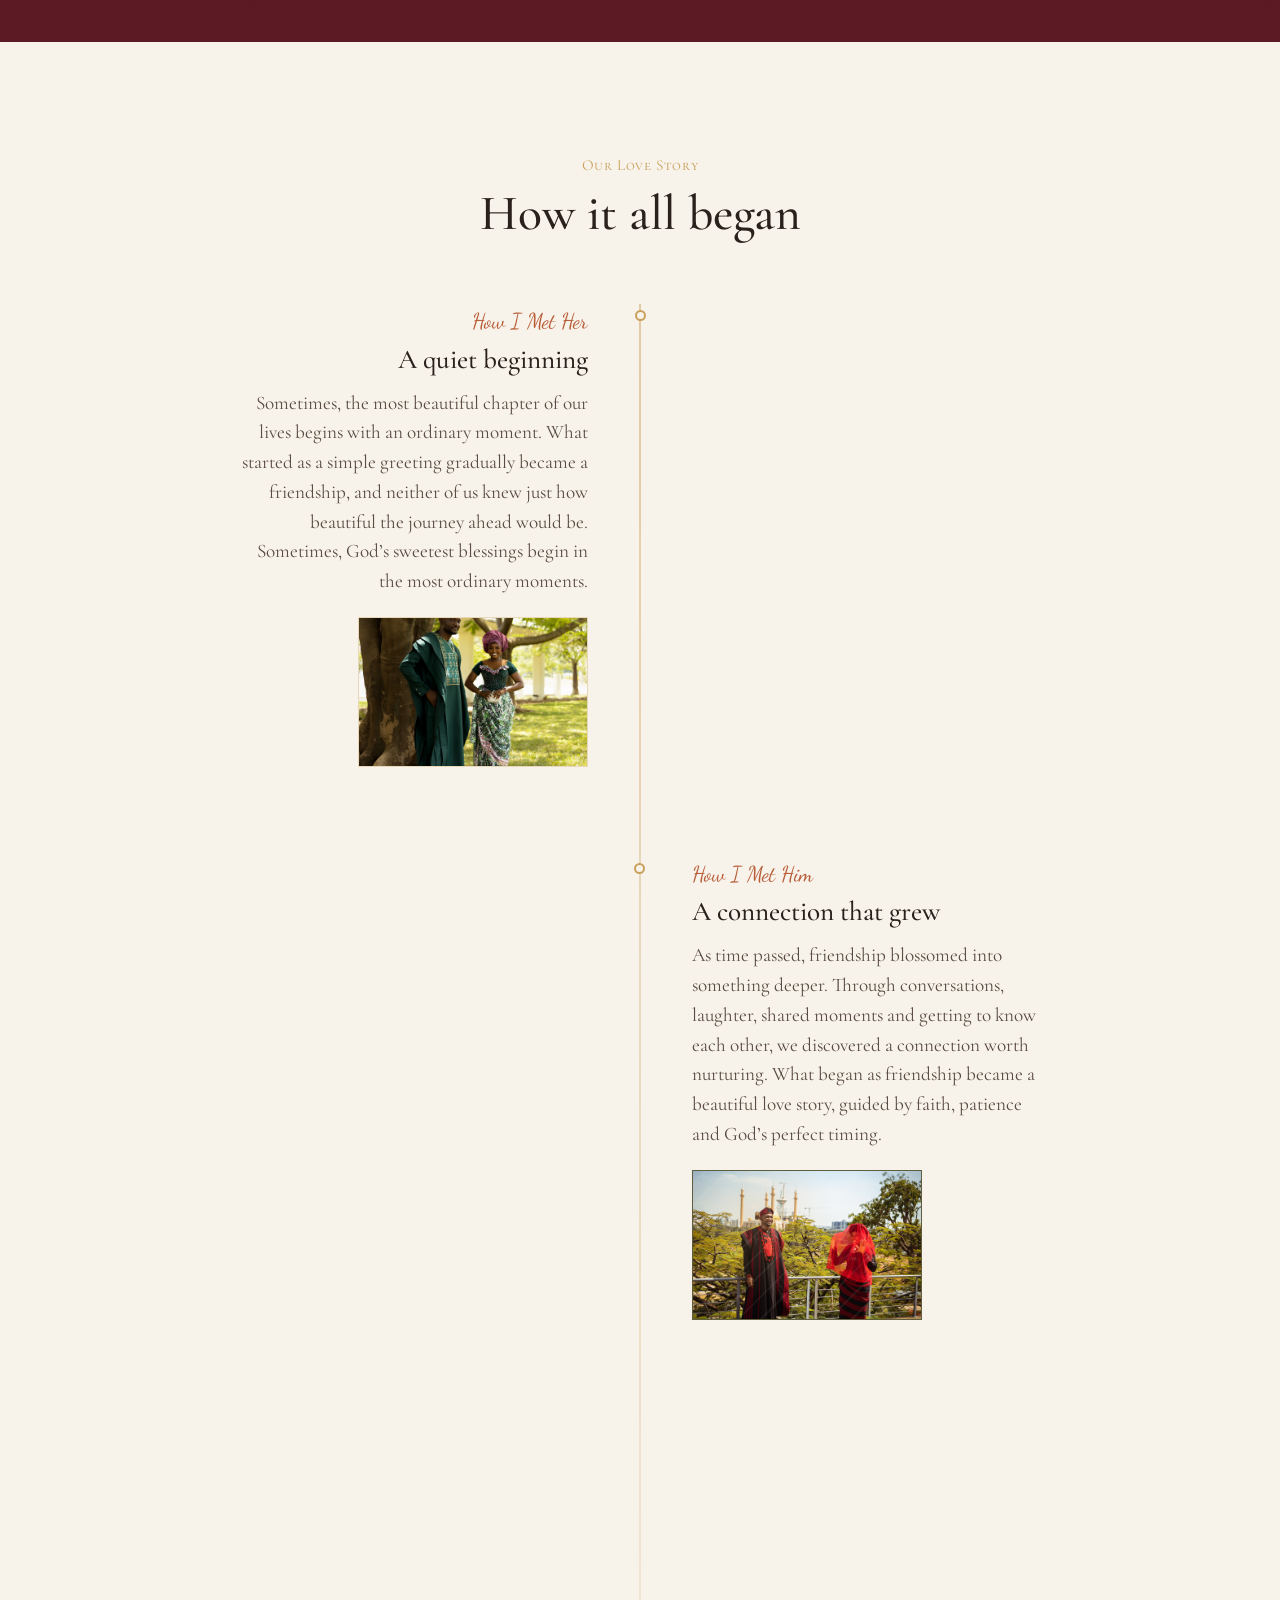
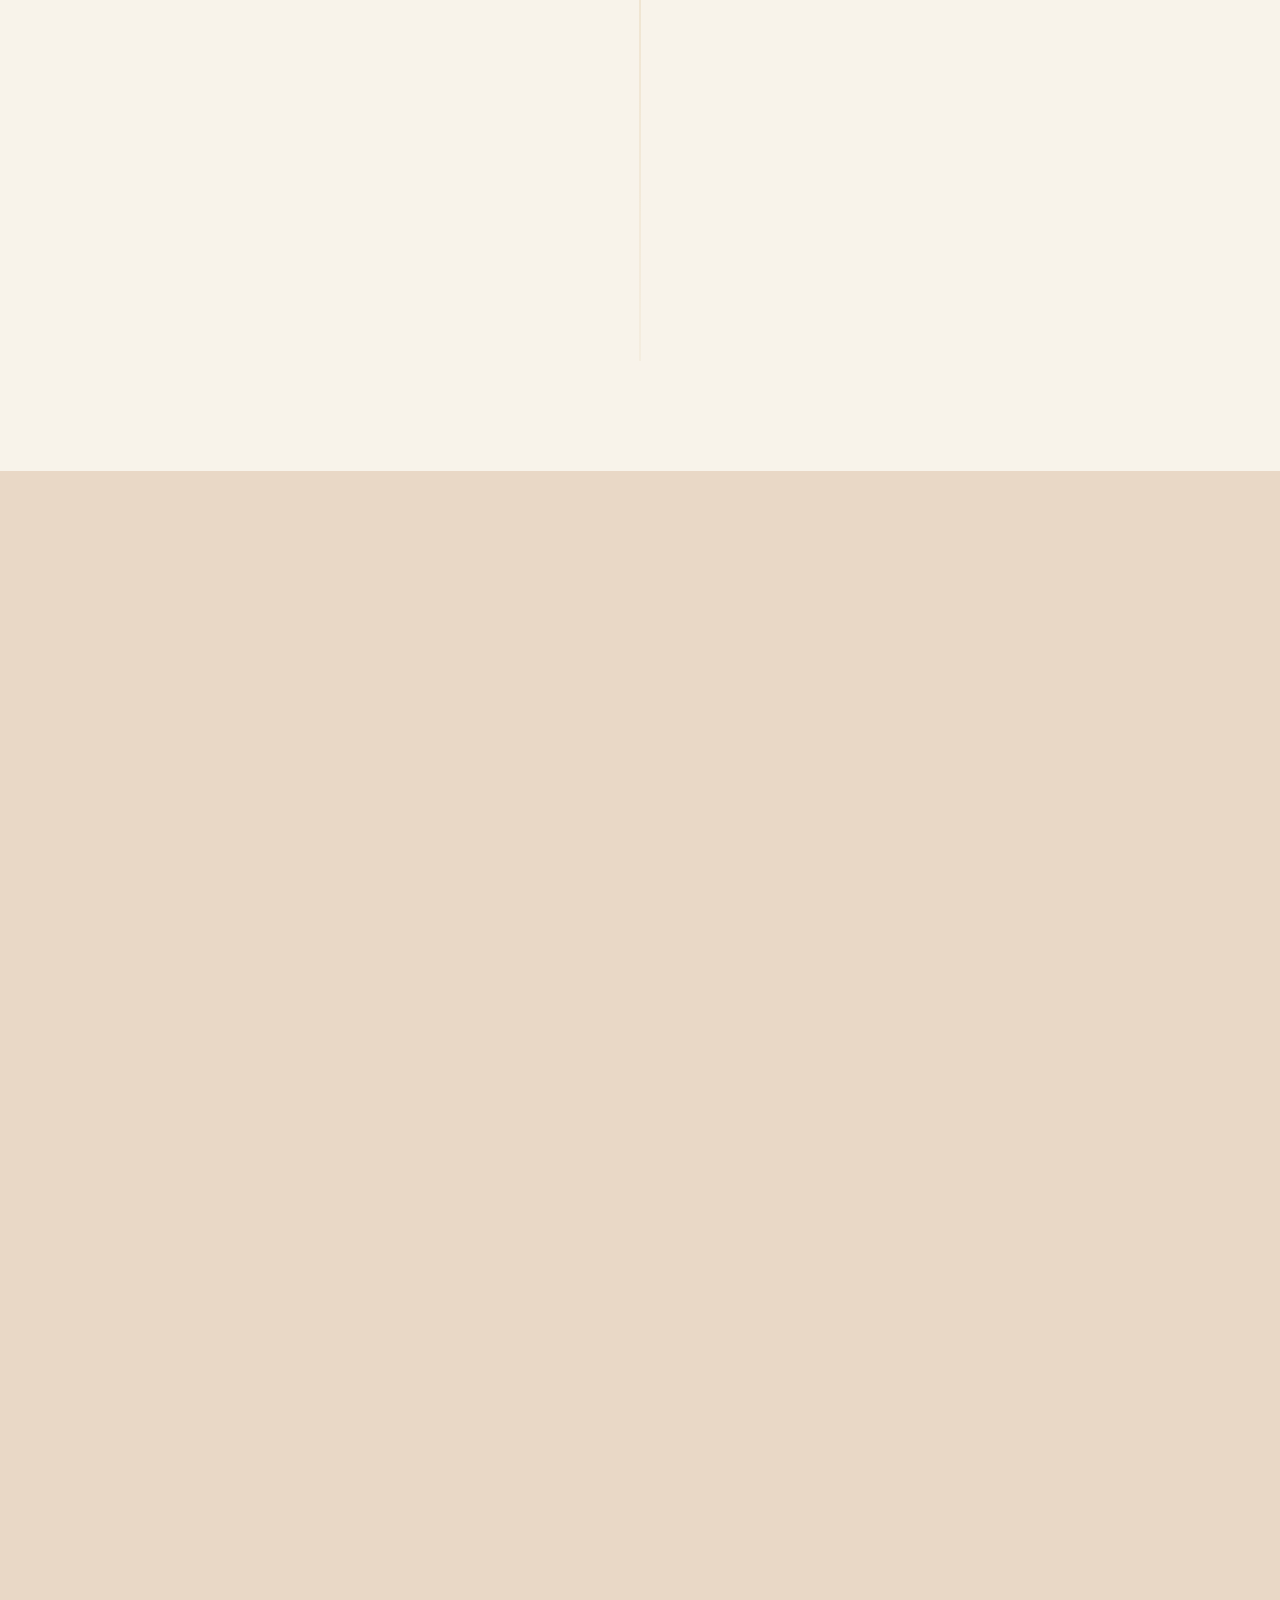
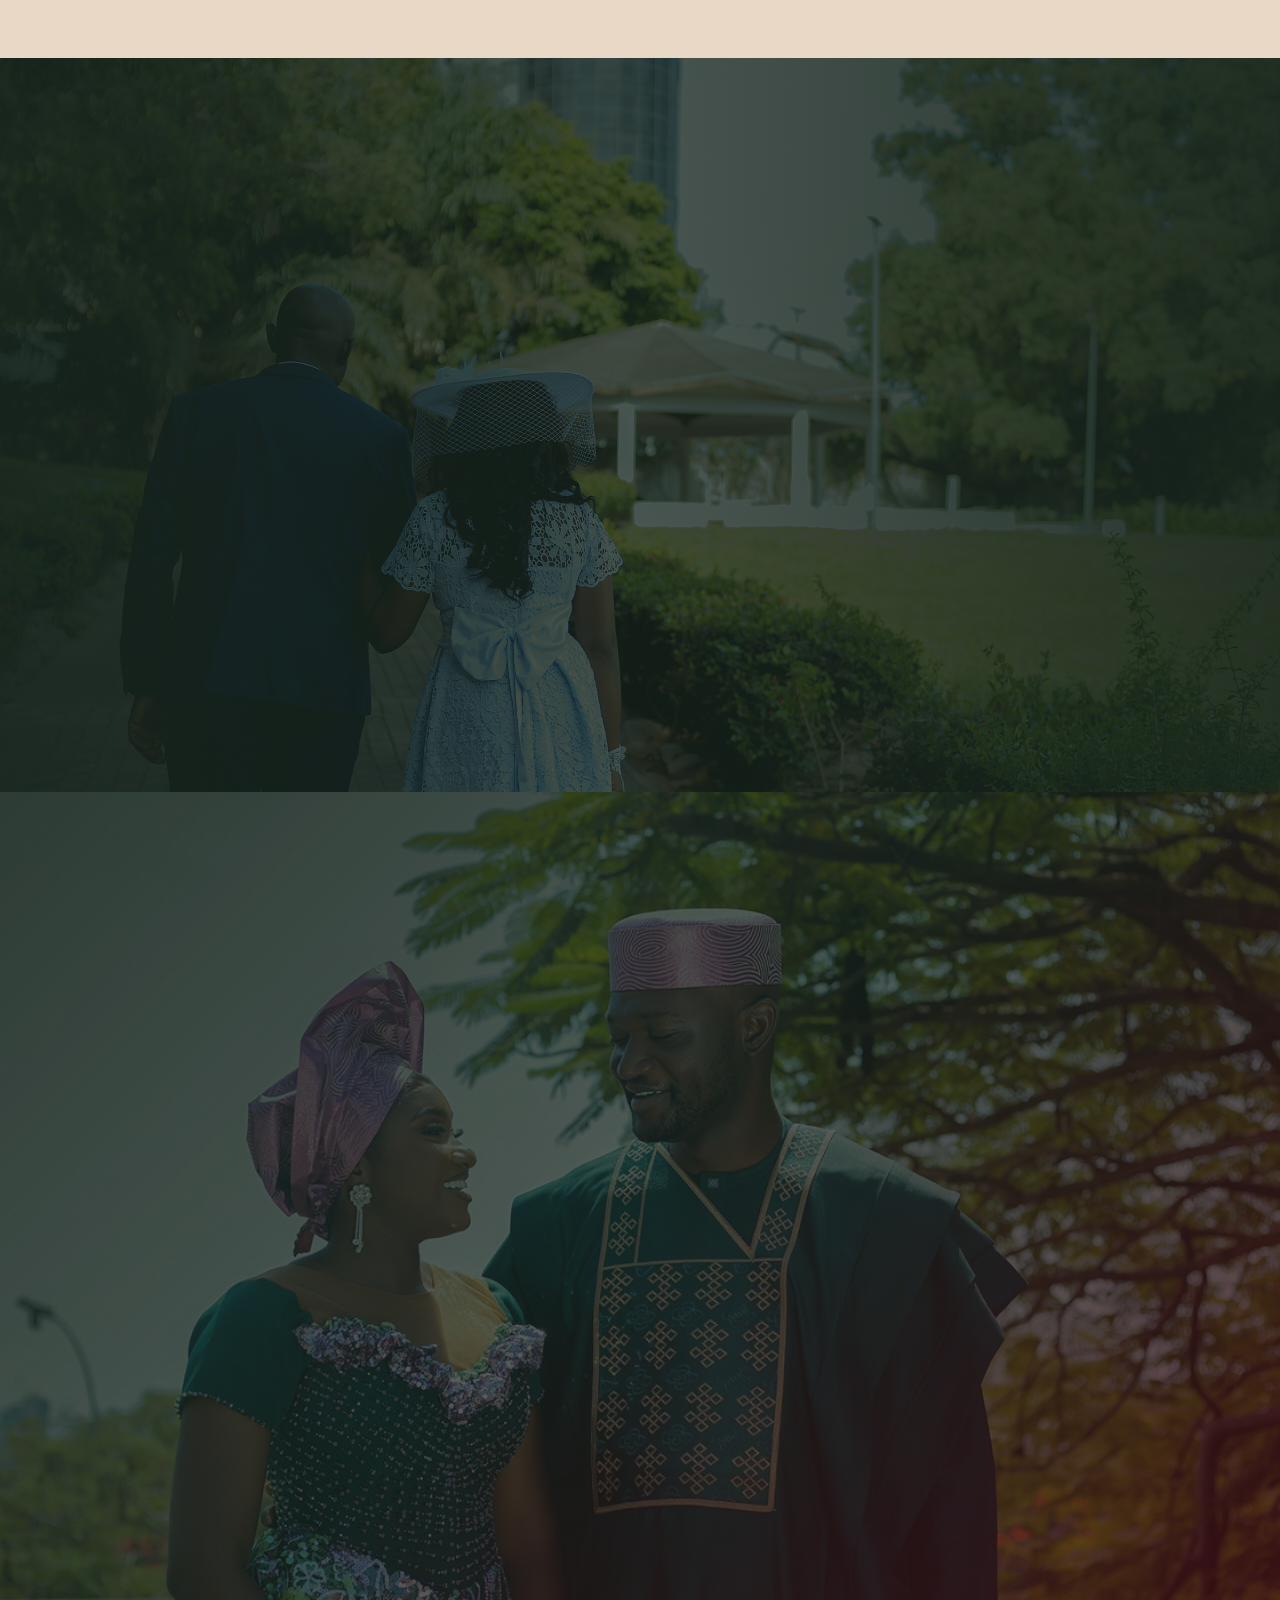
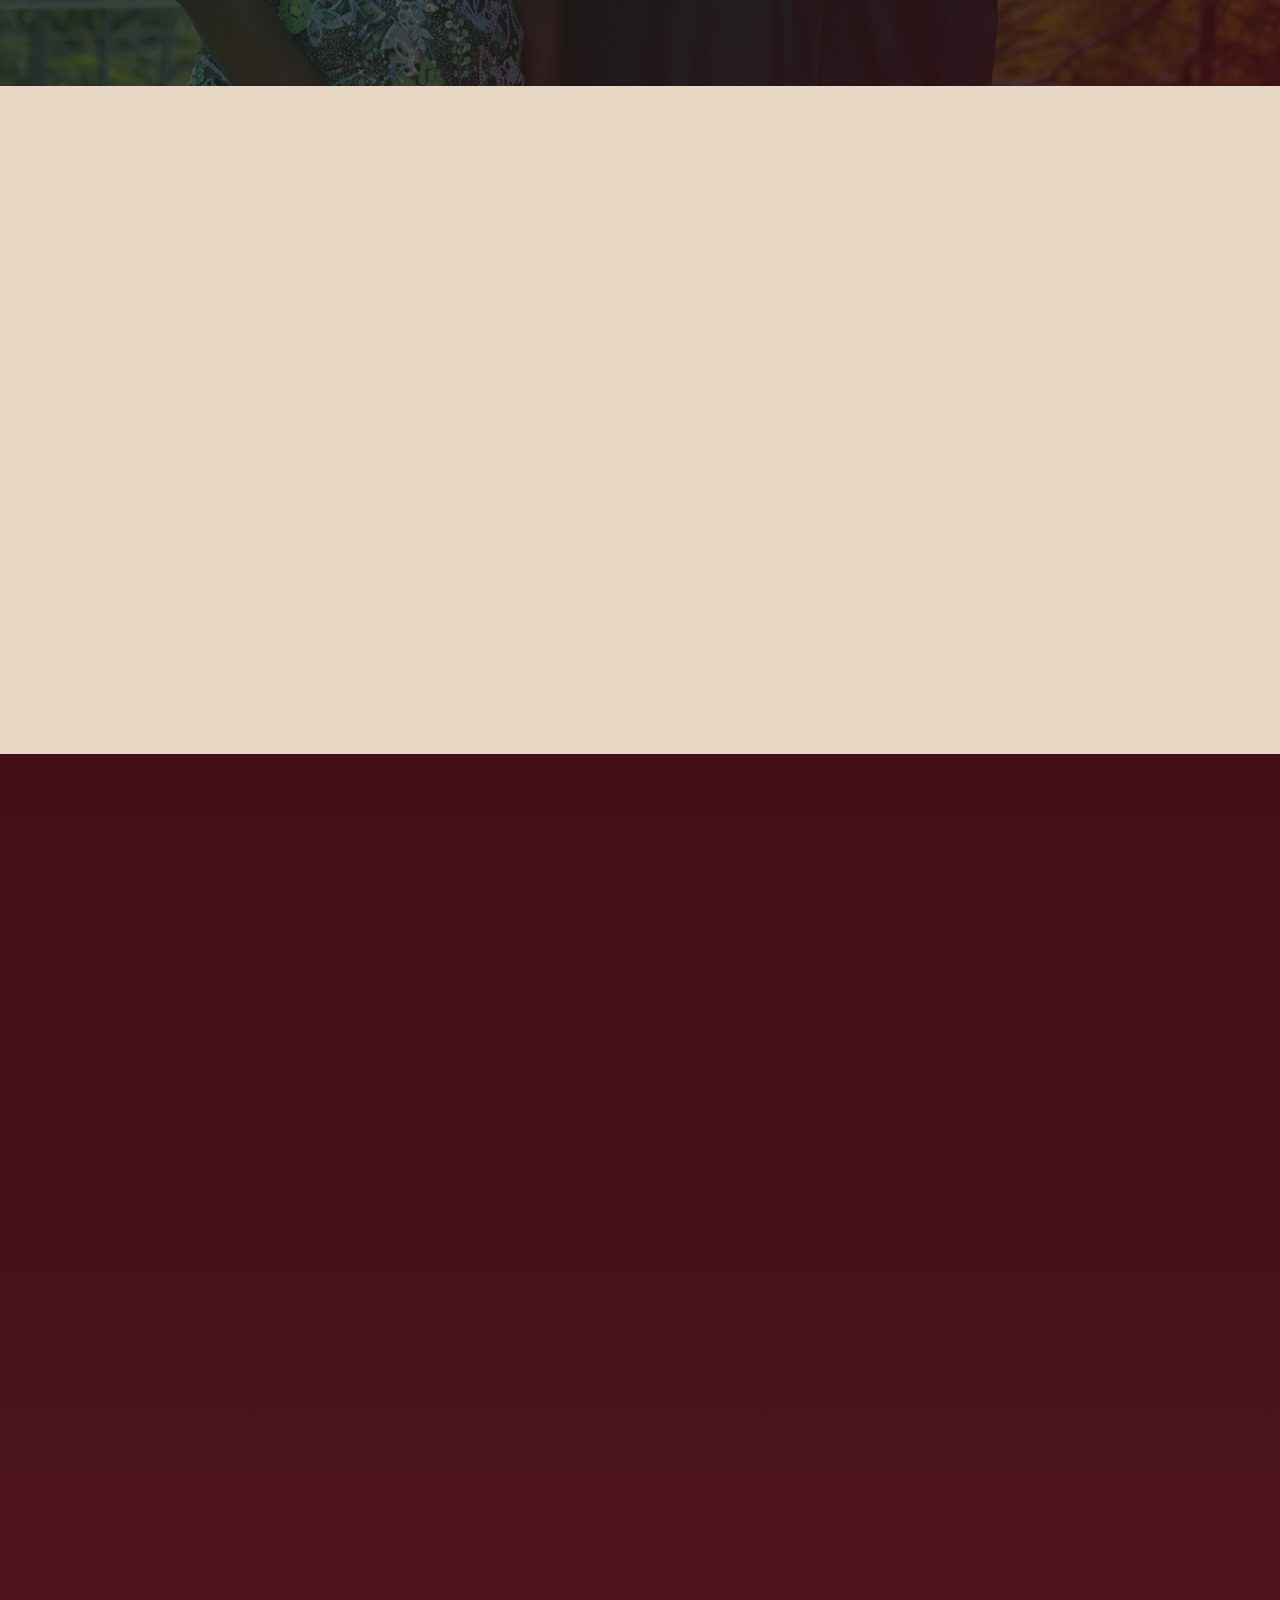
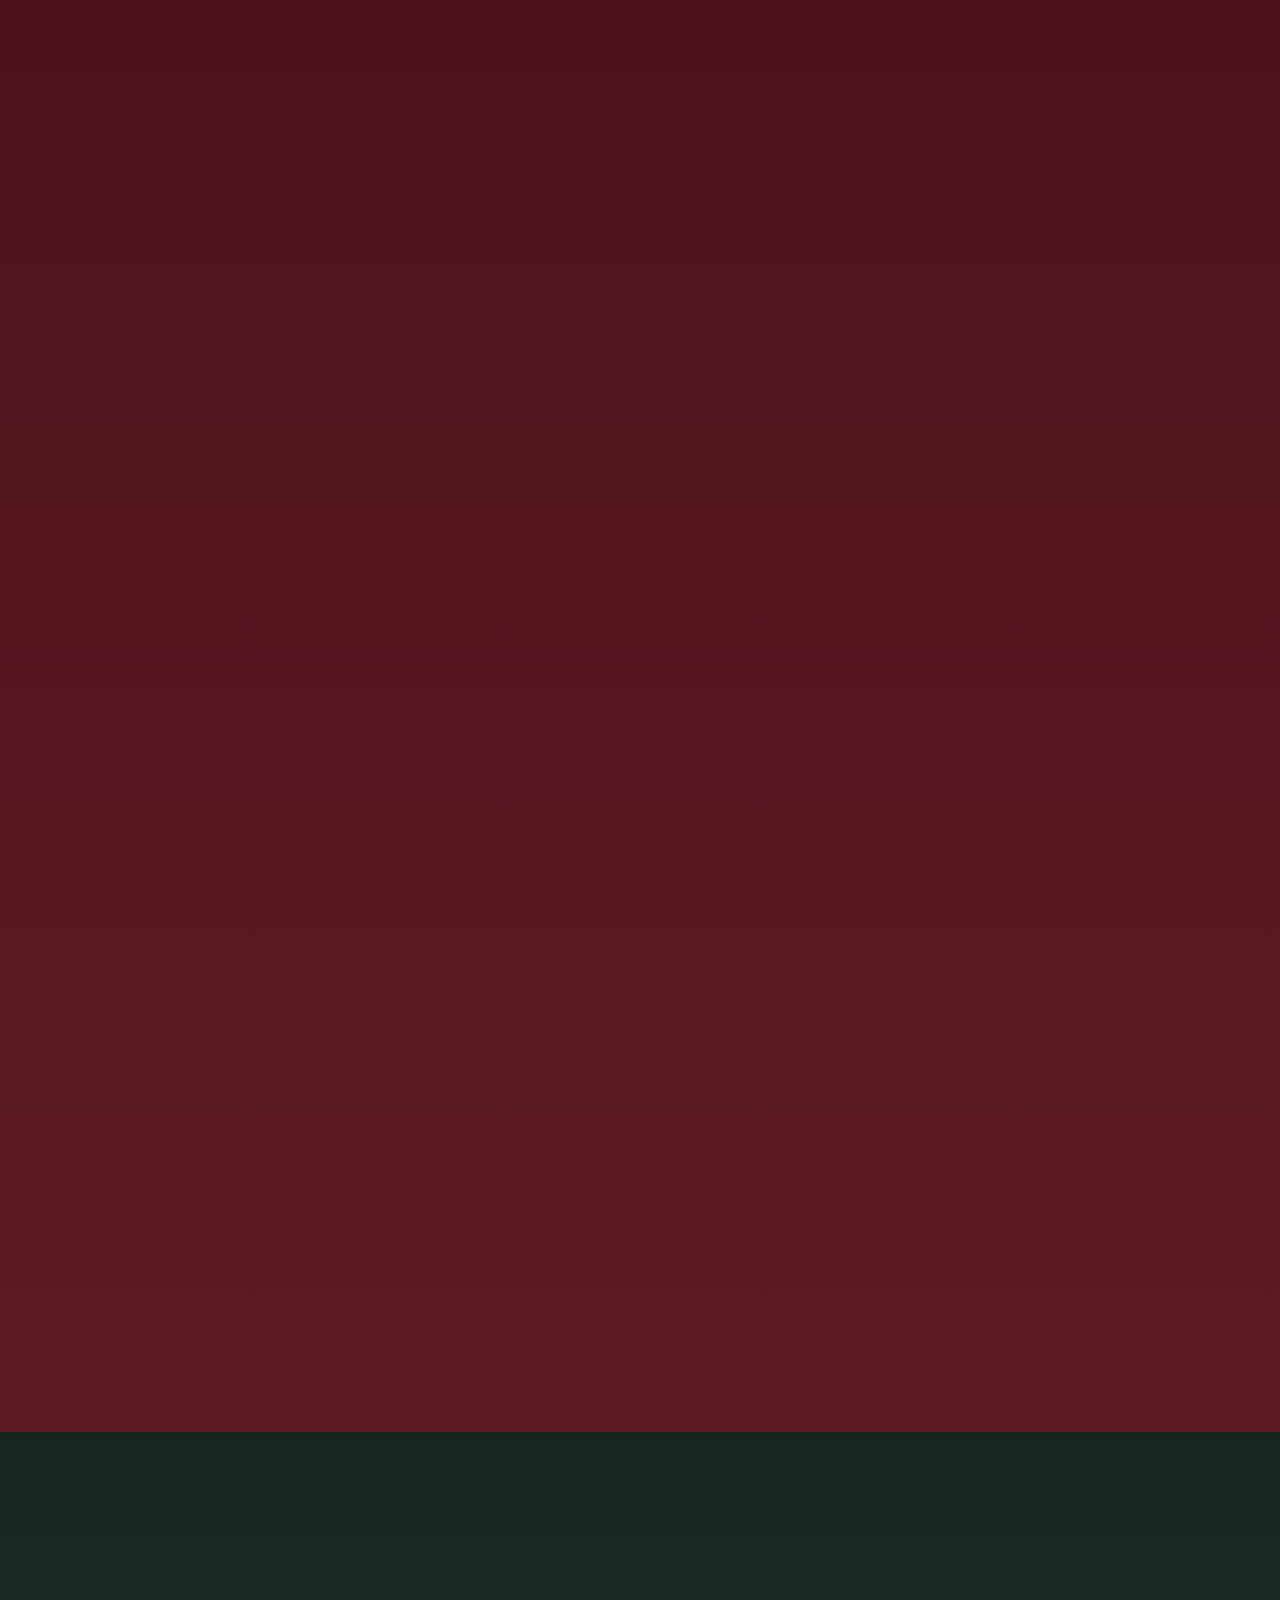
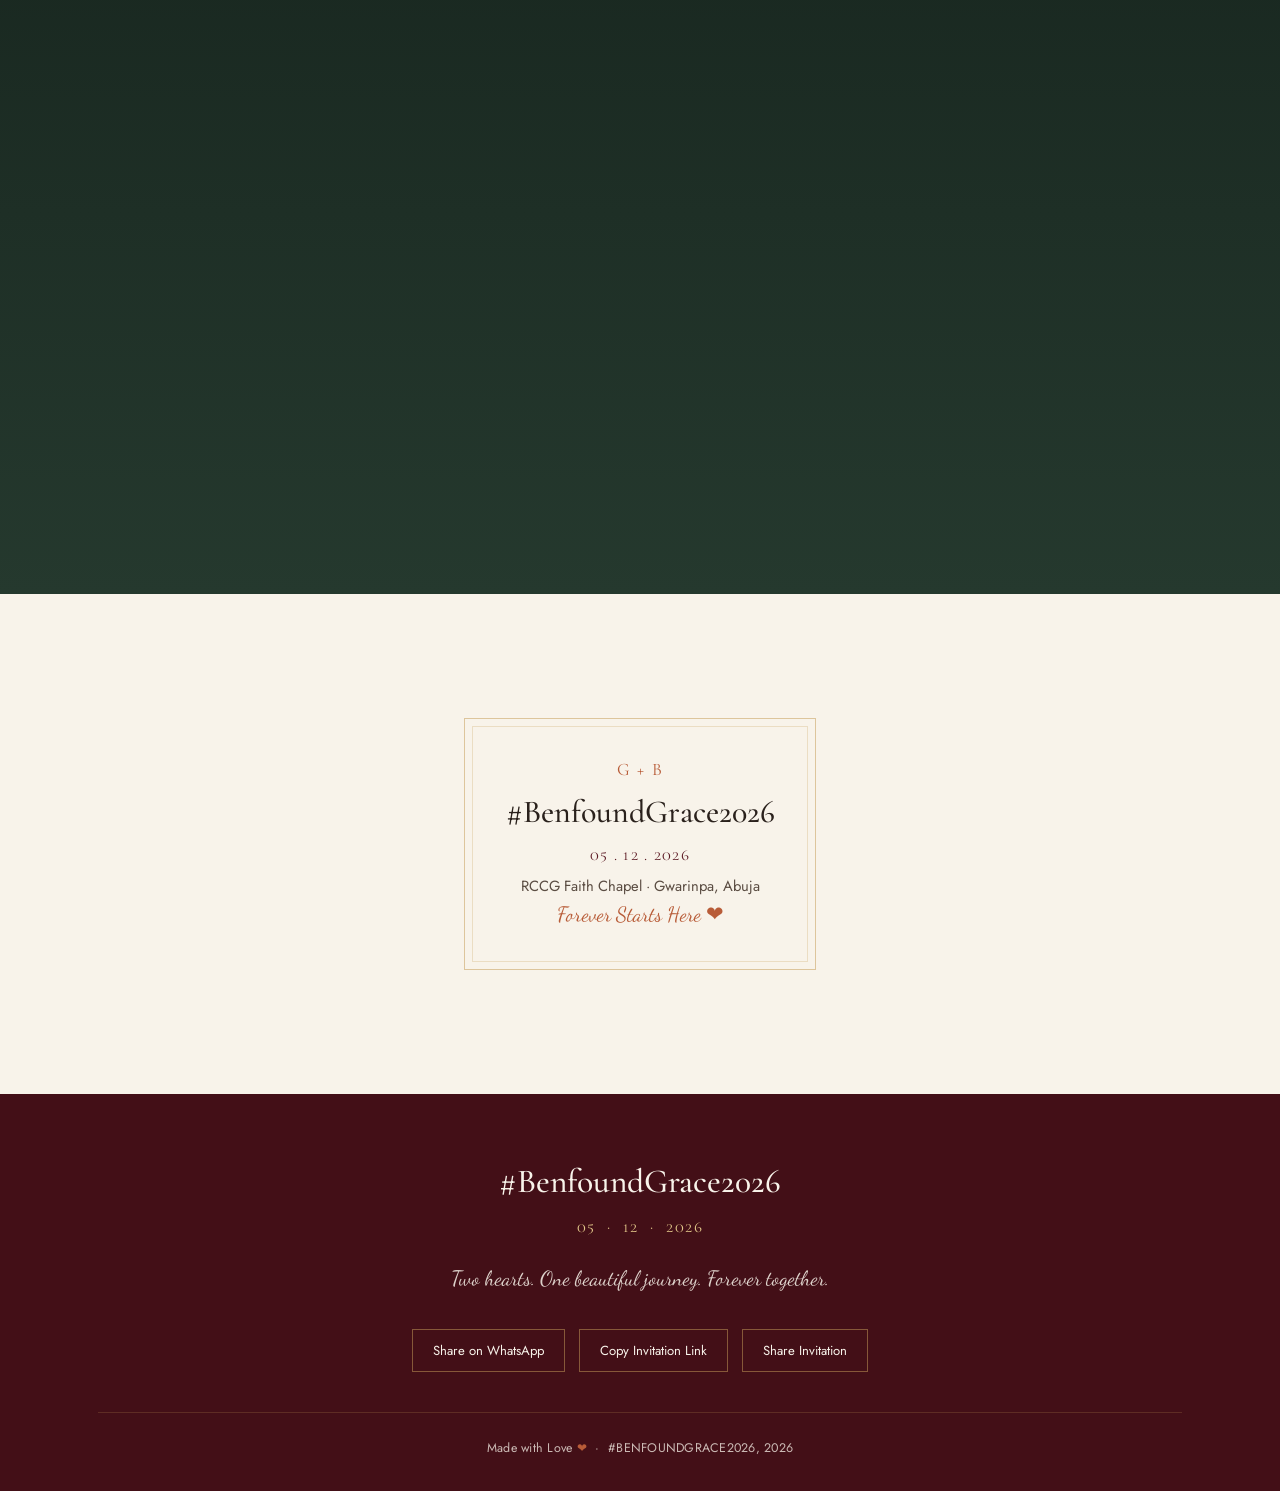
==== commit 67702b64: "Add files via upload" ====
--- a/index.html
+++ b/index.html
@@ -4,18 +4,277 @@
 <meta charset="UTF-8">
 <meta name="viewport" content="width=device-width, initial-scale=1.0">
 <title>BenFoundGrace — Wedding Invitation</title>
+<meta name="description" content="The families of Navy Captain James Otache (Rtd.) and Mr. Musa Baba invite you to the solemnization of the Holy Matrimony of Grace Ojima Otache and Benjamin Musa Baba on 5th December 2026, Abuja.">
+<meta property="og:title" content="Grace Ojima Otache & Benjamin Musa Baba — Wedding Invitation">
+<meta property="og:description" content="The families of Navy Captain James Otache (Rtd.) and Mr. Musa Baba invite you to celebrate the solemnization of Holy Matrimony on 5th December 2026 in Abuja.">
+<meta property="og:type" content="website">
 <link rel="preconnect" href="https://fonts.googleapis.com">
 <link rel="preconnect" href="https://fonts.gstatic.com" crossorigin>
-<link href="https://fonts.googleapis.com/css2?family=Cormorant+Garamond:ital,wght@0,400;0,500;0,600;1,500&family=Cormorant+SC:wght@500;600&family=Jost:wght@300;400;500;600&family=Dancing+Script:wght@400;600&display=swap" rel="stylesheet">
+<link href="https://fonts.googleapis.com/css2?family=Cormorant+Garamond:ital,wght@0,400;0,500;0,600;1,500&family=Cormorant+SC:wght@500;600&family=Jost:wght@300;400;500;600&family=Dancing+Script:wght@500;600&display=swap" rel="stylesheet">
 <link rel="stylesheet" href="styles.css">
 </head>
 <body>
-<nav class="nav" id="mainNav"><div class="wrap"><a href="#home" class="nav-mark">#BENFOUNDGRACE2026</a><ul class="nav-links" id="navLinks"><li><a href="#home">Home</a></li><li><a href="#story">Our Story</a></li><li><a href="#gallery">Gallery</a></li><li><a href="#toast">Toast</a></li><li><a href="#venue">Venue</a></li><li><a href="#rsvp">RSVP</a></li></ul><button type="button" class="nav-toggle" id="navToggle" aria-label="Open menu" aria-expanded="false"><span></span><span></span><span></span></button></div></nav>
-<header class="hero" id="home"><div class="hero-photo-plate" aria-hidden="true"></div><div id="petals" aria-hidden="true"></div><div class="hero-inner"><span class="hero-kicker">Celebration of love</span><h1 class="hero-names">Grace Ojima Otache <span class="hero-amp">&amp;</span> Benjamin Musa Baba</h1><div class="hero-rule"></div><p class="hero-invite">Navy Captain James Otache (Rtd.) and Mr. Musa Baba cordially invite you to the solemnization of Holy Matrimony of their beloved children.</p><p class="hero-date">5 &nbsp;·&nbsp; DECEMBER &nbsp;·&nbsp; 2026</p><p class="hero-venue">RCCG Faith Chapel • Gwarinpa, Abuja</p><div class="hero-cta"><a href="#rsvp" class="btn">RSVP Now</a></div></div><div class="scroll-cue" aria-hidden="true"></div></header>
-<section class="section-burgundy" id="countdown"><div class="wrap center reveal"><span class="section-kicker">The Big Day Is Almost Here</span><h2 style="margin-top:10px;">Every second brings us closer</h2><p style="max-width:480px; margin:16px auto 50px; opacity:0.85;">to celebrating love, laughter and a lifetime together.</p><div class="countdown-grid" id="countdown-grid"><div class="count-card"><div class="count-num" id="cd-days">00</div><div class="count-label">Days</div></div><div class="count-card"><div class="count-num" id="cd-hours">00</div><div class="count-label">Hours</div></div><div class="count-card"><div class="count-num" id="cd-mins">00</div><div class="count-label">Minutes</div></div><div class="count-card"><div class="count-num" id="cd-secs">00</div><div class="count-label">Seconds</div></div></div><div style="margin-top:44px;"><button type="button" class="btn" id="addCalendarBtn">Add to Calendar</button></div></div></section>
-<section class="section-nude" id="gallery"><div class="wrap"><div class="section-head reveal"><span class="section-kicker">Our Beautiful Moments</span><h2>A gallery of love</h2><p>Tap any photograph to view it in full.</p></div><div class="masonry reveal" id="masonry"></div></div></section>
-<div class="lightbox" id="lightbox" role="dialog" aria-modal="true" aria-label="Photo viewer"><button class="lightbox-close" id="lbClose" aria-label="Close">&times;</button><button class="lightbox-nav lightbox-prev" id="lbPrev" aria-label="Previous photo">&#8249;</button><button class="lightbox-nav lightbox-next" id="lbNext" aria-label="Next photo">&#8250;</button><div class="lightbox-inner"><div class="plate" id="lbPlate"><span id="lbLabel"></span></div><p class="lightbox-caption" id="lbCaption"></p></div></div>
-<section class="section-nude"><div class="wrap"><div class="dress-band reveal"><div class="dress-copy"><span class="section-kicker">Come Dressed to Celebrate</span><h2 style="margin-top:10px; font-size:2rem;">Wear your finest wedding vibes</h2><p class="body">Bring your smiles, your dancing shoes and your finest wedding vibes. Come ready to celebrate love, family and a beautiful beginning.</p><span class="dress-code">Elegant Nigerian Traditional / Formal Attire</span><p class="body" style="margin-top:20px;"><strong>Colour of the Day:</strong> Burgundy, Blush Pink &amp; Ivory</p></div><div class="plate burg dress-plate"><img src="pic2.jpeg" alt="Wedding celebration photo"></div></div></div></section>
+
+<!-- ============ NAV ============ -->
+<nav class="nav" id="mainNav">
+  <div class="wrap">
+    <a href="#home" class="nav-mark">#BENFOUNDGRACE2026</a>
+    <ul class="nav-links" id="navLinks">
+      <li><a href="#home">Home</a></li>
+      <li><a href="#story">Our Story</a></li>
+      <li><a href="#gallery">Gallery</a></li>
+      <li><a href="#toast">Toast</a></li>
+      <li><a href="#venue">Venue</a></li>
+      <li><a href="#rsvp">RSVP</a></li>
+    </ul>
+    <button type="button" class="nav-toggle" id="navToggle" aria-label="Open menu" aria-expanded="false">
+      <span></span><span></span><span></span>
+    </button>
+  </div>
+</nav>
+
+<!-- ============ HERO ============ -->
+<header class="hero" id="home">
+  <div class="hero-photo-plate" aria-hidden="true"></div>
+  <div id="petals" aria-hidden="true"></div>
+  <div class="hero-inner">
+    <span class="hero-kicker">Celebration of love</span>
+    <h1 class="hero-names">Grace Ojima Otache <span class="hero-amp">&amp;</span> Benjamin Musa Baba</h1>
+    <div class="hero-rule"></div>
+    <p class="hero-invite">Navy Captain James Otache (Rtd.) and Mr. Musa Baba cordially invite you to the solemnization of Holy Matrimony of their beloved children.</p>
+    <p class="hero-date">5 &nbsp;&middot;&nbsp; DECEMBER &nbsp;&middot;&nbsp; 2026</p>
+    <p class="hero-venue">RCCG Faith Chapel • Gwarinpa, Abuja</p>
+    <div class="hero-cta">
+      <a href="#rsvp" class="btn">RSVP Now</a>
+    </div>
+  </div>
+  <div class="scroll-cue" aria-hidden="true"></div>
+</header>
+
+<!-- ============ COUNTDOWN ============ -->
+<section class="section-burgundy" id="countdown">
+  <div class="wrap center reveal">
+    <span class="section-kicker">The Big Day Is Almost Here</span>
+    <h2 style="margin-top:10px;">Every second brings us closer</h2>
+    <p style="max-width:480px; margin:16px auto 50px; opacity:0.85;">to celebrating love, laughter and a lifetime together.</p>
+    <div class="countdown-grid" id="countdown-grid">
+      <div class="count-card"><div class="count-num" id="cd-days">00</div><div class="count-label">Days</div></div>
+      <div class="count-card"><div class="count-num" id="cd-hours">00</div><div class="count-label">Hours</div></div>
+      <div class="count-card"><div class="count-num" id="cd-mins">00</div><div class="count-label">Minutes</div></div>
+      <div class="count-card"><div class="count-num" id="cd-secs">00</div><div class="count-label">Seconds</div></div>
+    </div>
+    <div style="margin-top:44px;">
+      <button type="button" class="btn" id="addCalendarBtn">Add to Calendar</button>
+    </div>
+  </div>
+</section>
+
+<!-- ============ LOVE STORY ============ -->
+<section class="section-ivory" id="story">
+  <div class="wrap">
+    <div class="section-head reveal">
+      <span class="section-kicker">Our Love Story</span>
+      <h2>How it all began</h2>
+    </div>
+    <div class="timeline">
+      <div class="tl-item reveal">
+        <span class="tl-dot" aria-hidden="true"></span>
+        <span class="tl-eyebrow">How I Met Her</span>
+        <h3>A quiet beginning</h3>
+        <p>Sometimes, the most beautiful chapter of our lives begins with an ordinary moment. What started as a simple greeting gradually became a friendship, and neither of us knew just how beautiful the journey ahead would be. Sometimes, God’s sweetest blessings begin in the most ordinary moments.</p>
+        <div class="plate tl-photo"><img src="pic8.jpeg" alt="Grace and Benjamin in their early days"></div>
+      </div>
+      <div class="tl-item reveal">
+        <span class="tl-dot" aria-hidden="true"></span>
+        <span class="tl-eyebrow">How I Met Him</span>
+        <h3>A connection that grew</h3>
+        <p>As time passed, friendship blossomed into something deeper. Through conversations, laughter, shared moments and getting to know each other, we discovered a connection worth nurturing. What began as friendship became a beautiful love story, guided by faith, patience and God’s perfect timing.</p>
+        <div class="plate dark tl-photo"><img src="pic6.jpeg" alt="A candid moment of Grace and Benjamin together"></div>
+      </div>
+      <div class="tl-item reveal">
+        <span class="tl-dot" aria-hidden="true"></span>
+        <span class="tl-eyebrow">Our Journey So Far</span>
+        <h3>Choosing each other, every day</h3>
+        <p>Today, we are grateful for how far God has brought us. We know that love is more than a beautiful beginning; it is a daily choice to grow, understand, support and stand by each other. As we begin this new chapter, we look forward to building a home rooted in God, friendship, laughter and endless love.<br><br>And so, Ben found Grace, and Grace found her forever. ❤️</p>
+        <div class="plate burg tl-photo"><img src="pic1.jpeg" alt="Grace and Benjamin celebrating their journey"></div>
+      </div>
+    </div>
+  </div>
+</section>
+
+<!-- ============ GALLERY ============ -->
+<section class="section-nude" id="gallery">
+  <div class="wrap">
+    <div class="section-head reveal">
+      <span class="section-kicker">Our Beautiful Moments</span>
+      <h2>A gallery of love</h2>
+      <p>Tap any photograph to view it in full.</p>
+    </div>
+    <div class="masonry reveal" id="masonry"></div>
+  </div>
+</section>
+
+<!-- Lightbox -->
+<div class="lightbox" id="lightbox" role="dialog" aria-modal="true" aria-label="Photo viewer">
+  <button class="lightbox-close" id="lbClose" aria-label="Close">&times;</button>
+  <button class="lightbox-nav lightbox-prev" id="lbPrev" aria-label="Previous photo">&#8249;</button>
+  <button class="lightbox-nav lightbox-next" id="lbNext" aria-label="Next photo">&#8250;</button>
+  <div class="lightbox-inner">
+    <div class="plate" id="lbPlate"><span id="lbLabel"></span></div>
+    <p class="lightbox-caption" id="lbCaption"></p>
+  </div>
+</div>
+
+<!-- ============ TOAST ============ -->
+<section class="section-forest toast-section" id="toast">
+  <div class="wrap toast-wrap reveal">
+    <span class="toast-glass" aria-hidden="true">&#127864;</span>
+    <span class="section-kicker" style="display:block; margin-bottom:20px;">A Toast to Forever</span>
+    <p class="toast-text">To love, to friendship, to faith, and to forever. Ben found Grace, and Grace found a love that feels like home. May God remain the centre of our marriage, may our love grow stronger with every season, and may we never stop choosing each other. Here’s to a lifetime of love, laughter and grace.</p>
+    <p class="toast-sign">#BenfoundGrace2026</p>
+  </div>
+</section>
+
+<!-- ============ VENUE ============ -->
+<section class="section-ivory venue-section" id="venue">
+  <div class="wrap">
+    <div class="section-head reveal">
+      <span class="section-kicker">Where We Say "I Do"</span>
+      <h2>The Wedding Venue</h2>
+    </div>
+    <div class="venue-grid reveal">
+      <div class="venue-card">
+        <div class="venue-row"><span class="label">Date</span><span>Saturday, 5th December 2026</span></div>
+        <div class="venue-row"><span class="label">Time</span><span>12:00 noon</span></div>
+        <div class="venue-row"><span class="label">Venue</span><span>RCCG Faith Chapel</span></div>
+        <div class="venue-row"><span class="label">Address</span><span>69 Road, Adkan Estate, Gwarinpa, Abuja</span></div>
+        <div class="venue-row"><span class="label">Reception</span><span>Follows immediately at Admiralty Event Center, opposite Army War College, off Murtala Muhammed Highway, Asokoro District, near National Children's Park and Zoo, Abuja, Nigeria</span></div>
+        <div style="margin-top:28px;">
+          <a href="#" class="btn btn-dark" id="directionsBtn">Get Directions</a>
+        </div>
+      </div>
+      <div class="map-plate">
+        <div class="map-pin">
+          <svg viewBox="0 0 24 24" fill="currentColor"><path d="M12 2C7.6 2 4 5.6 4 10c0 6 8 12 8 12s8-6 8-12c0-4.4-3.6-8-8-8zm0 11a3 3 0 110-6 3 3 0 010 6z"/></svg>
+        </div>
+        <div class="map-caption">RCCG Faith Chapel, 69 Road, Adkan Estate, Gwarinpa, Abuja</div>
+      </div>
+    </div>
+  </div>
+</section>
+
+<!-- ============ DRESS CODE ============ -->
+<section class="section-nude">
+  <div class="wrap">
+    <div class="dress-band reveal">
+      <div class="dress-copy">
+        <span class="section-kicker">Come Dressed to Celebrate</span>
+        <h2 style="margin-top:10px; font-size:2rem;">Wear your finest wedding vibes</h2>
+        <p class="body">Bring your smiles, your dancing shoes and your finest wedding vibes. Come ready to celebrate love, family and a beautiful beginning.</p>
+        <span class="dress-code dress-color">Color of the day: Burgundy, Blush Pink, Ivory</span>
+        <span class="dress-code">Elegant Nigerian Traditional / Formal Attire</span>
+      </div>
+      <div class="plate burg dress-plate"><img src="pic2.jpeg" alt="Wedding celebration photo"></div>
+    </div>
+  </div>
+</section>
+
+<!-- ============ RSVP ============ -->
+<section class="section-burgundy" id="rsvp">
+  <div class="wrap">
+    <div class="section-head reveal">
+      <span class="section-kicker">RSVP</span>
+      <h2 style="color:var(--ivory);">We Can't Wait to Celebrate With You</h2>
+      <p style="color:rgba(248,243,234,0.85);">Kindly let us know if you'll be joining us on our special day.</p>
+    </div>
+
+    <div class="rsvp-shell reveal">
+      <iframe
+        class="google-form-embed"
+        src="https://docs.google.com/forms/d/e/1FAIpQLSfQh04A01ubMJA6cvuCkzX7UISnMD9-NiJLCSxULCavW8FR8w/viewform?embedded=true"
+        title="Wedding RSVP Google Form"
+        loading="lazy"
+        referrerpolicy="no-referrer-when-downgrade"
+        height="1807">
+        Loading…
+      </iframe>
+    </div>
+  </div>
+</section>
+
+<!-- ============ GUEST BOOK ============ -->
+<section class="section-forest">
+  <div class="wrap">
+    <div class="section-head reveal">
+      <span class="section-kicker">Leave Us Some Love</span>
+      <h2 style="color:var(--ivory);">Guest Book</h2>
+    </div>
+
+    <form class="gb-form reveal" id="gbForm">
+      <div class="gb-grid">
+        <div class="form-row">
+          <label for="gb-name" style="color:var(--gold-light);">Your Name</label>
+          <input type="text" id="gb-name" required>
+        </div>
+        <div class="form-row">
+          <label for="gb-msg" style="color:var(--gold-light);">Your Message</label>
+          <textarea id="gb-msg" required placeholder="Leave a message of love for the couple..."></textarea>
+        </div>
+        <button type="submit" class="btn" style="justify-self:start;">Post Message</button>
+      </div>
+    </form>
+
+    <div class="gb-cards reveal" id="gbCards"></div>
+  </div>
+</section>
+
+<!-- ============ DETAILS CARD ============ -->
+<section class="section-ivory">
+  <div class="wrap details-card-wrap reveal">
+    <div class="details-card woven-frame">
+      <span class="initials">G + B</span>
+      <h3>#BenfoundGrace2026</h3>
+      <p class="dc-date">05 . 12 . 2026</p>
+      <p class="dc-venue">RCCG Faith Chapel &middot; Gwarinpa, Abuja</p>
+      <span class="dc-tag">Forever Starts Here &#10084;</span>
+    </div>
+  </div>
+</section>
+
+<!-- ============ FOOTER ============ -->
+<footer class="footer" id="footer">
+  <div class="wrap">
+    <h2>#BenfoundGrace2026</h2>
+    <p class="fdate">05 &nbsp;&middot;&nbsp; 12 &nbsp;&middot;&nbsp; 2026</p>
+    <span class="ftag">Two hearts. One beautiful journey. Forever together.</span>
+
+    <div class="footer-share">
+      <button type="button" class="share-btn" id="whatsappShare">Share on WhatsApp</button>
+      <button type="button" class="share-btn" id="copyLink">Copy Invitation Link</button>
+      <button type="button" class="share-btn" id="genericShare">Share Invitation</button>
+    </div>
+
+    <div class="footer-bottom">
+      Made with Love <span class="heart">&#10084;</span> &nbsp;&middot;&nbsp; #BENFOUNDGRACE2026, 2026
+    </div>
+  </div>
+</footer>
+
+<button type="button" class="sound-toggle muted" id="soundToggle" aria-label="Play background music">
+  <svg viewBox="0 0 24 24" fill="none" stroke="currentColor" stroke-width="1.6" id="soundIcon">
+    <path d="M4 9v6h4l5 5V4L8 9H4z"/>
+    <path id="soundWaveOn" d="M16.5 8.5a5 5 0 010 7M19 6a8.5 8.5 0 010 12" style="display:none"/>
+    <line id="soundMuteLine" x1="16" y1="8" x2="21" y2="16" stroke-linecap="round"/>
+    <line id="soundMuteLine2" x1="21" y1="8" x2="16" y2="16" stroke-linecap="round"/>
+  </svg>
+</button>
+
+<div class="toast-msg" id="toastMsg"></div>
+
+<audio id="bgAudio" loop preload="none">
+  <!-- Add romantic background music source here, e.g. <source src="music.mp3" type="audio/mpeg"> -->
+</audio>
+
 <script src="script.js"></script>
 </body>
-</html>
+</html>
